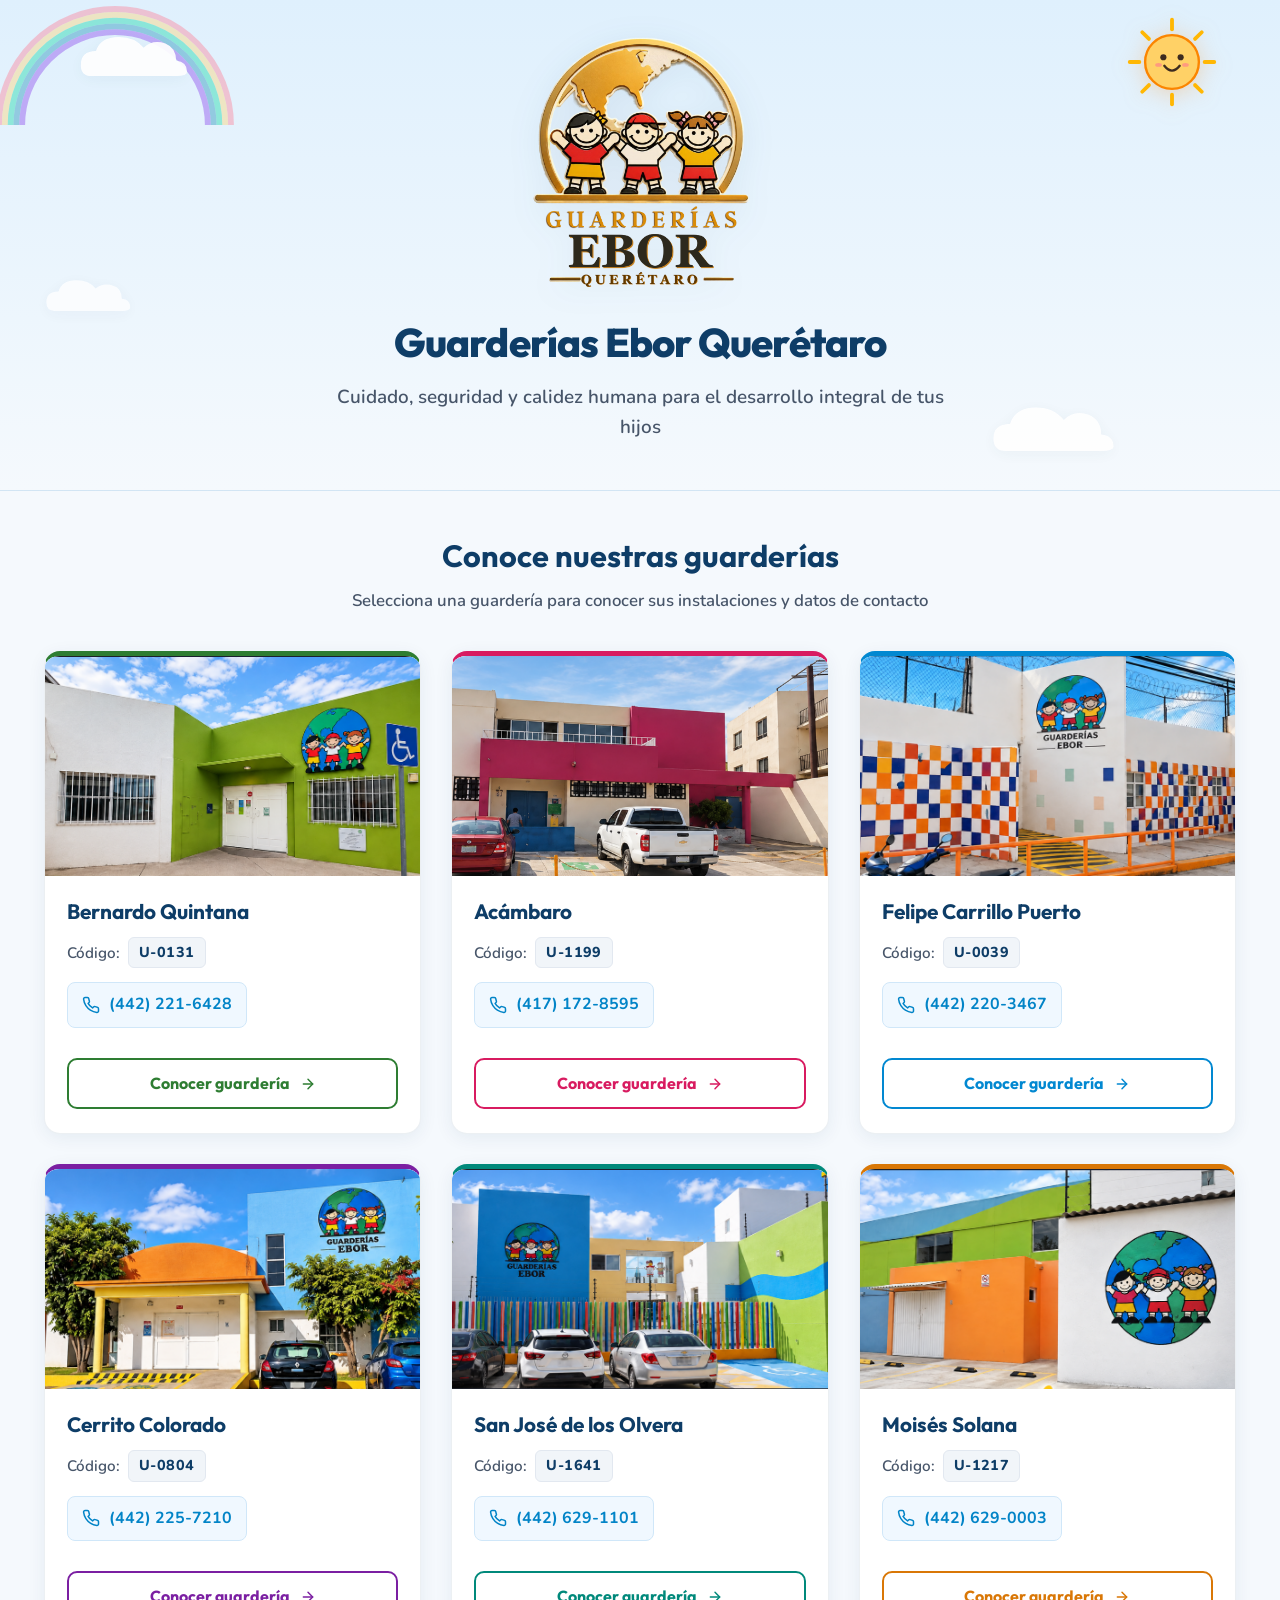
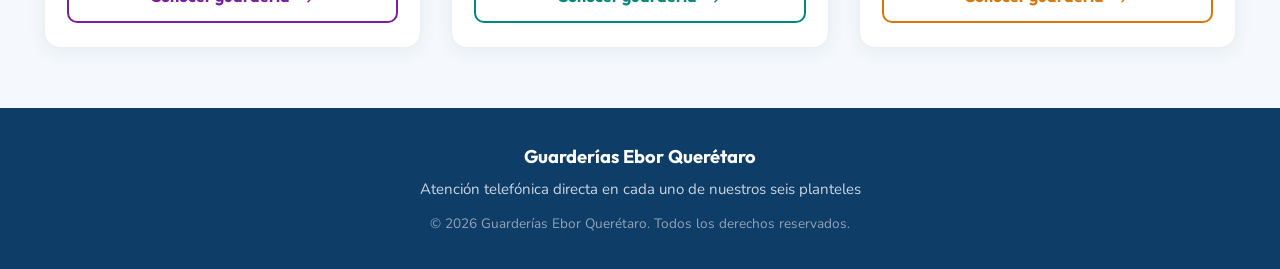
==== index.html @ b4d8c2b7 "Primera version de Guarderias Ebor" ====
<!DOCTYPE html>
<html lang="es">

<head>
    <meta charset="UTF-8">
    <meta name="viewport" content="width=device-width, initial-scale=1.0">
    <title>Guarderías Ebor Querétaro — Conoce nuestras guarderías</title>
    <meta name="description" content="Página oficial de Guarderías Ebor Querétaro. Conoce nuestras 6 guarderías con instalaciones seguras, calidez humana y atención infantil profesional.">

    <!-- Tipografía Google Fonts -->
    <link rel="preconnect" href="https://fonts.googleapis.com">
    <link rel="preconnect" href="https://fonts.gstatic.com" crossorigin>
    <link href="https://fonts.googleapis.com/css2?family=Nunito:wght@400;600;700;800;900&family=Outfit:wght@500;600;700;800&display=swap" rel="stylesheet">

    <!-- Hojas de estilo -->
    <link rel="stylesheet" href="css/styles.css">
    <link rel="stylesheet" href="css/responsive.css">
</head>

<body>

    <!-- Encabezado con atmósfera infantil-institucional (Cielo, sol, nubes y arcoíris) -->
    <header class="hero-cielo">
        <!-- Elementos decorativos de fondo sutiles -->
        <div class="decoracion-cielo" aria-hidden="true">
            <!-- Sol infantil sonriente -->
            <div class="sol-sonriente">
                <svg viewBox="0 0 100 100" class="sol-svg">
                    <!-- Rayos del sol -->
                    <g class="rayos-sol" stroke="#ffb703" stroke-width="4" stroke-linecap="round">
                        <line x1="50" y1="6" x2="50" y2="16" />
                        <line x1="50" y1="84" x2="50" y2="94" />
                        <line x1="6" y1="50" x2="16" y2="50" />
                        <line x1="84" y1="50" x2="94" y2="50" />
                        <line x1="19" y1="19" x2="26" y2="26" />
                        <line x1="74" y1="74" x2="81" y2="81" />
                        <line x1="19" y1="81" x2="26" y2="74" />
                        <line x1="74" y1="26" x2="81" y2="19" />
                    </g>
                    <!-- Disco solar -->
                    <circle cx="50" cy="50" r="28" fill="#ffd166" stroke="#fb8500" stroke-width="2.5" />
                    <!-- Ojos sonrientes -->
                    <circle cx="41" cy="45" r="3.2" fill="#3d2b1f" />
                    <circle cx="59" cy="45" r="3.2" fill="#3d2b1f" />
                    <!-- Chapitas mejillas -->
                    <ellipse cx="36" cy="53" rx="3.5" ry="2" fill="#ff758f" opacity="0.6" />
                    <ellipse cx="64" cy="53" rx="3.5" ry="2" fill="#ff758f" opacity="0.6" />
                    <!-- Sonrisa infantil -->
                    <path d="M42 54 Q50 64 58 54" stroke="#3d2b1f" stroke-width="2.5" fill="none" stroke-linecap="round" />
                </svg>
            </div>

            <!-- Nubes blancas decorativas -->
            <div class="nube nube-1">
                <svg viewBox="0 0 120 60" class="nube-svg">
                    <path d="M20,48 Q10,48 10,38 Q10,25 24,25 Q28,12 45,12 Q60,12 68,22 Q76,14 88,18 Q98,22 98,34 Q108,35 108,44 Q108,48 98,48 Z" fill="#ffffff" />
                </svg>
            </div>
            <div class="nube nube-2">
                <svg viewBox="0 0 140 70" class="nube-svg">
                    <path d="M24,56 Q12,56 12,44 Q12,30 28,30 Q33,14 53,14 Q70,14 80,26 Q90,16 104,21 Q116,26 116,40 Q128,41 128,52 Q128,56 116,56 Z" fill="#ffffff" />
                </svg>
            </div>
            <div class="nube nube-3">
                <svg viewBox="0 0 110 55" class="nube-svg">
                    <path d="M18,44 Q9,44 9,35 Q9,23 22,23 Q26,11 41,11 Q55,11 62,20 Q70,13 81,17 Q90,20 90,31 Q99,32 99,40 Q99,44 90,44 Z" fill="#ffffff" />
                </svg>
            </div>

            <!-- Arcoíris decorativo suave -->
            <div class="arcoiris-sutil">
                <svg viewBox="0 0 300 150" class="arcoiris-svg">
                    <path d="M 30,150 A 120,120 0 0,1 270,150" fill="none" stroke="#ff758f" stroke-width="6" opacity="0.45" />
                    <path d="M 36,150 A 114,114 0 0,1 264,150" fill="none" stroke="#ffd166" stroke-width="6" opacity="0.45" />
                    <path d="M 42,150 A 108,108 0 0,1 258,150" fill="none" stroke="#06d6a0" stroke-width="6" opacity="0.45" />
                    <path d="M 48,150 A 102,102 0 0,1 252,150" fill="none" stroke="#118ab2" stroke-width="6" opacity="0.45" />
                    <path d="M 54,150 A 96,96 0 0,1 246,150" fill="none" stroke="#8338ec" stroke-width="6" opacity="0.45" />
                </svg>
            </div>
        </div>

        <!-- Contenido principal del encabezado -->
        <div class="contenedor-hero">
            <!-- Logotipo oficial PNG transparente -->
            <div class="logo-contenedor">
                <img src="assets/img/logo.png" alt="Logotipo oficial de Guarderías Ebor Querétaro" class="logo-principal" width="230" height="268">
            </div>

            <div class="hero-textos">
                <h1 class="hero-titulo">Guarderías Ebor Querétaro</h1>
                <p class="hero-subtitulo">Cuidado, seguridad y calidez humana para el desarrollo integral de tus hijos</p>
            </div>
        </div>
    </header>

    <!-- Sección principal: Conoce nuestras guarderías -->
    <main class="contenido-principal">
        <section id="guarderias" class="seccion-guarderias" aria-labelledby="titulo-seccion-guarderias">
            <div class="seccion-cabecera">
                <h2 id="titulo-seccion-guarderias" class="seccion-titulo">Conoce nuestras guarderías</h2>
                <p class="seccion-subtitulo">Selecciona una guardería para conocer sus instalaciones y datos de contacto</p>
            </div>

            <!-- Cuadrícula con las 6 tarjetas de las guarderías -->
            <div id="lista-guarderias" class="cuadricula-guarderias"></div>
        </section>
    </main>

    <!-- Pie de página institucional -->
    <footer class="pie-pagina">
        <div class="pie-contenido">
            <p class="pie-marca"><strong>Guarderías Ebor Querétaro</strong></p>
            <p class="pie-nota">Atención telefónica directa en cada uno de nuestros seis planteles</p>
            <p class="pie-copyright">&copy; 2026 Guarderías Ebor Querétaro. Todos los derechos reservados.</p>
        </div>
    </footer>

    <!-- Scripts JavaScript -->
    <script src="js/guarderias.js"></script>
    <script src="js/main.js"></script>

</body>

</html>
---- css/styles.css ----
/* ==========================================================================
   GUARDERÍAS EBOR QUERÉTARO — HOJA DE ESTILOS PRINCIPAL
   Diseño: Moderno, cálido, infantil-institucional, accesible y responsivo
   ========================================================================== */

:root {
    /* Paleta Institucional y Cielo */
    --cielo-top: #dff0fd;
    --cielo-medio: #edf6fd;
    --cielo-base: #f5f9fd;
    --azul-ebor-profundo: #0e3d67;
    --azul-ebor: #14558f;
    --azul-enlace: #0284c7;
    --azul-enlace-hover: #0369a1;

    /* Acentos por plantel (según especificación oficial) */
    --color-verde: #2e7d32;
    --color-rosa: #d81b60;
    --color-azul: #0288d1;
    --color-morado: #7b1fa2;
    --color-turquesa: #00897b;
    --color-amarillo: #d97706;

    /* Tipografía y Textos */
    --fuente-titulos: 'Outfit', -apple-system, BlinkMacSystemFont, "Segoe UI", Roboto, sans-serif;
    --fuente-texto: 'Nunito', -apple-system, BlinkMacSystemFont, "Segoe UI", Roboto, sans-serif;
    --texto-principal: #1e293b;
    --texto-secundario: #475569;
    --texto-mutado: #64748b;

    /* Superficies y Sombras */
    --fondo-tarjeta: #ffffff;
    --borde-suave: #e2e8f0;
    --borde-tarjeta: rgba(14, 61, 103, 0.08);
    --sombra-tarjeta: 0 4px 18px rgba(14, 61, 103, 0.07);
    --sombra-tarjeta-hover: 0 10px 26px rgba(14, 61, 103, 0.12);
    --radio-tarjeta: 16px;
    --radio-boton: 10px;
}

/* Reset básico y normalización */
*, *::before, *::after {
    box-sizing: border-box;
    margin: 0;
    padding: 0;
}

html {
    scroll-behavior: smooth;
    font-size: 16px;
}

body {
    font-family: var(--fuente-texto);
    color: var(--texto-principal);
    background-color: var(--cielo-base);
    line-height: 1.6;
    -webkit-font-smoothing: antialiased;
    min-height: 100vh;
    display: flex;
    flex-direction: column;
}

/* ==========================================================================
   ENCABEZADO / HERO — ATMÓSFERA CIELO, SOL, NUBES Y ARCOÍRIS
   ========================================================================== */

.hero-cielo {
    position: relative;
    background: linear-gradient(180deg, var(--cielo-top) 0%, var(--cielo-medio) 65%, var(--cielo-base) 100%);
    padding: 36px 20px 48px;
    text-align: center;
    overflow: hidden;
    border-bottom: 1px solid rgba(14, 61, 103, 0.06);
}

/* Elementos decorativos del cielo */
.decoracion-cielo {
    position: absolute;
    inset: 0;
    pointer-events: none;
    overflow: hidden;
}

/* Sol infantil sonriente */
.sol-sonriente {
    position: absolute;
    top: 14px;
    right: clamp(16px, 5vw, 60px);
    width: clamp(70px, 9vw, 96px);
    height: clamp(70px, 9vw, 96px);
    z-index: 1;
    animation: flotarSol 6s ease-in-out infinite;
}

.sol-svg {
    width: 100%;
    height: 100%;
    filter: drop-shadow(0 3px 10px rgba(251, 133, 0, 0.25));
}

@keyframes flotarSol {
    0%, 100% { transform: translateY(0) rotate(0deg); }
    50% { transform: translateY(-6px) rotate(4deg); }
}

/* Nubes blancas decorativas */
.nube {
    position: absolute;
    z-index: 1;
    filter: drop-shadow(0 3px 8px rgba(14, 61, 103, 0.05));
    opacity: 0.92;
}

.nube-1 {
    top: 24px;
    left: clamp(10px, 6vw, 70px);
    width: clamp(80px, 11vw, 130px);
    animation: flotarNube 7s ease-in-out infinite alternate;
}

.nube-2 {
    bottom: 16px;
    right: clamp(20px, 12vw, 160px);
    width: clamp(90px, 12vw, 145px);
    animation: flotarNube 8.5s ease-in-out infinite alternate-reverse;
}

.nube-3 {
    top: 55%;
    left: clamp(5px, 3vw, 40px);
    width: clamp(65px, 8vw, 105px);
    opacity: 0.75;
    animation: flotarNube 9s ease-in-out infinite alternate;
}

.nube-svg {
    width: 100%;
    height: auto;
}

@keyframes flotarNube {
    0% { transform: translateY(0); }
    100% { transform: translateY(-8px); }
}

/* Arcoíris sutil */
.arcoiris-sutil {
    position: absolute;
    top: -20px;
    left: -30px;
    width: clamp(180px, 24vw, 290px);
    height: auto;
    z-index: 0;
    opacity: 0.85;
    pointer-events: none;
}

.arcoiris-svg {
    width: 100%;
    height: auto;
}

/* Contenido del Encabezado */
.contenedor-hero {
    position: relative;
    z-index: 2;
    max-width: 820px;
    margin: 0 auto;
    display: flex;
    flex-direction: column;
    align-items: center;
}

.logo-contenedor {
    margin-bottom: 18px;
    display: inline-flex;
    justify-content: center;
    align-items: center;
}

.logo-principal {
    max-width: 220px;
    width: 100%;
    height: auto;
    display: block;
    filter: drop-shadow(0 6px 16px rgba(14, 61, 103, 0.08));
    transition: transform 0.3s ease;
}

.logo-principal:hover {
    transform: scale(1.02);
}

.hero-textos {
    text-align: center;
}

.hero-titulo {
    font-family: var(--fuente-titulos);
    font-size: clamp(1.8rem, 3.2vw, 2.5rem);
    font-weight: 800;
    color: var(--azul-ebor-profundo);
    letter-spacing: -0.02em;
    margin-bottom: 8px;
}

.hero-subtitulo {
    font-size: clamp(1rem, 1.6vw, 1.18rem);
    font-weight: 600;
    color: var(--texto-secundario);
    max-width: 620px;
    margin: 0 auto;
}

/* ==========================================================================
   SECCIÓN PRINCIPAL: CONOCE NUESTRAS GUARDERÍAS
   ========================================================================== */

.contenido-principal {
    flex: 1;
    max-width: 1240px;
    width: 100%;
    margin: 0 auto;
    padding: 40px 24px 60px;
}

.seccion-cabecera {
    text-align: center;
    margin-bottom: 36px;
}

.seccion-titulo {
    font-family: var(--fuente-titulos);
    font-size: clamp(1.6rem, 2.4vw, 2.15rem);
    font-weight: 700;
    color: var(--azul-ebor-profundo);
    margin-bottom: 8px;
    position: relative;
    display: inline-block;
}

.seccion-subtitulo {
    font-size: 1.05rem;
    color: var(--texto-secundario);
    font-weight: 600;
}

/* ==========================================================================
   CUADRÍCULA Y TARJETAS DE LAS 6 GUARDERÍAS
   Computadora: 3 columnas x 2 filas
   ========================================================================== */

.cuadricula-guarderias {
    display: grid;
    grid-template-columns: repeat(3, 1fr);
    gap: 30px;
}

.tarjeta-guarderia {
    background: var(--fondo-tarjeta);
    border-radius: var(--radio-tarjeta);
    border: 1px solid var(--borde-tarjeta);
    box-shadow: var(--sombra-tarjeta);
    overflow: hidden;
    display: flex;
    flex-direction: column;
    position: relative;
    transition: transform 0.28s ease, box-shadow 0.28s ease, border-color 0.28s ease;
    border-top: 5px solid var(--color-acento);
}

.tarjeta-guarderia:hover {
    transform: translateY(-5px);
    box-shadow: var(--sombra-tarjeta-hover);
    border-top-color: var(--color-acento);
}

/* Fotografía de la fachada */
.tarjeta-imagen-enlace {
    display: block;
    text-decoration: none;
    overflow: hidden;
    background-color: #f1f5f9;
}

.tarjeta-imagen-contenedor {
    position: relative;
    width: 100%;
    height: 220px;
    overflow: hidden;
}

.tarjeta-foto {
    width: 100%;
    height: 100%;
    object-fit: cover;
    object-position: center;
    display: block;
    transition: transform 0.4s ease;
}

.tarjeta-guarderia:hover .tarjeta-foto {
    transform: scale(1.04);
}

/* Cuerpo de la tarjeta */
.tarjeta-cuerpo {
    padding: 22px 22px 24px;
    display: flex;
    flex-direction: column;
    flex: 1;
}

.tarjeta-titulo {
    font-family: var(--fuente-titulos);
    font-size: 1.3rem;
    font-weight: 700;
    line-height: 1.3;
    margin-bottom: 12px;
}

.tarjeta-titulo a {
    color: var(--azul-ebor-profundo);
    text-decoration: none;
    transition: color 0.2s ease;
}

.tarjeta-titulo a:hover {
    color: var(--color-acento);
}

/* Código oficial */
.tarjeta-codigo {
    display: flex;
    align-items: center;
    gap: 8px;
    font-size: 0.95rem;
    color: var(--texto-secundario);
    margin-bottom: 14px;
}

.codigo-etiqueta {
    font-weight: 600;
}

.codigo-valor {
    background: #f1f5f9;
    color: var(--azul-ebor-profundo);
    padding: 3px 10px;
    border-radius: 6px;
    font-size: 0.9rem;
    font-weight: 800;
    letter-spacing: 0.03em;
    border: 1px solid #e2e8f0;
}

/* Teléfono para llamadas (exclusivo para llamadas, sin WhatsApp) */
.tarjeta-telefono {
    margin-bottom: 20px;
}

.telefono-link {
    display: inline-flex;
    align-items: center;
    gap: 9px;
    padding: 9px 14px;
    background: #f0f8ff;
    color: var(--azul-enlace);
    text-decoration: none;
    font-weight: 700;
    font-size: 1rem;
    border-radius: 8px;
    border: 1px solid #d0e7f9;
    transition: all 0.2s ease;
}

.telefono-link:hover {
    background: #e0f2fe;
    color: var(--azul-enlace-hover);
    border-color: #bae6fd;
    transform: translateY(-1px);
}

.icono-telefono {
    flex-shrink: 0;
    stroke: currentColor;
}

/* Botón Conocer Guardería */
.tarjeta-pie {
    margin-top: auto;
    padding-top: 10px;
}

.btn-conocer {
    display: flex;
    align-items: center;
    justify-content: center;
    gap: 10px;
    width: 100%;
    min-height: 46px;
    padding: 11px 18px;
    border-radius: var(--radio-boton);
    background-color: #ffffff;
    color: var(--color-acento);
    border: 2px solid var(--color-acento);
    font-family: var(--fuente-titulos);
    font-weight: 700;
    font-size: 1rem;
    text-decoration: none;
    transition: all 0.22s ease;
}

.btn-conocer:hover {
    background-color: var(--color-acento);
    color: #ffffff;
    box-shadow: 0 4px 14px rgba(0, 0, 0, 0.12);
    transform: translateY(-1px);
}

.icono-flecha {
    transition: transform 0.2s ease;
}

.btn-conocer:hover .icono-flecha {
    transform: translateX(3px);
}

/* ==========================================================================
   PÁGINA INDIVIDUAL DE CADA GUARDERÍA (pages/guarderia.html)
   ========================================================================== */

.pagina-detalle {
    background-color: var(--cielo-base);
}

.detalle-header {
    background: #ffffff;
    border-bottom: 1px solid var(--borde-suave);
    padding: 16px 24px;
    box-shadow: 0 2px 10px rgba(14, 61, 103, 0.04);
}

.detalle-nav-contenedor {
    max-width: 1100px;
    margin: 0 auto;
    display: flex;
    justify-content: space-between;
    align-items: center;
}

.btn-volver-arriba {
    display: inline-flex;
    align-items: center;
    gap: 8px;
    padding: 8px 16px;
    background: #f1f5f9;
    color: var(--azul-ebor-profundo);
    font-weight: 700;
    font-size: 0.95rem;
    border-radius: 8px;
    text-decoration: none;
    border: 1px solid #e2e8f0;
    transition: all 0.2s ease;
}

.btn-volver-arriba:hover {
    background: #e2e8f0;
    color: var(--azul-ebor);
}

.detalle-logo-enlace {
    display: inline-flex;
    align-items: center;
}

.detalle-logo-img {
    height: 52px;
    width: auto;
    display: block;
}

.detalle-principal {
    max-width: 1040px;
    width: 100%;
    margin: 32px auto 60px;
    padding: 0 20px;
    flex: 1;
}

.ficha-guarderia {
    background: #ffffff;
    border-radius: var(--radio-tarjeta);
    box-shadow: var(--sombra-tarjeta);
    border: 1px solid var(--borde-tarjeta);
    border-top: 6px solid var(--color-acento);
    overflow: hidden;
    padding: 32px 36px 40px;
}

/* Cabecera de la ficha */
.ficha-cabecera {
    margin-bottom: 24px;
    padding-bottom: 18px;
    border-bottom: 1px solid #f1f5f9;
}

.ficha-codigo-badge {
    display: inline-block;
    background: var(--color-acento-bg, #f1f5f9);
    color: var(--color-acento, var(--azul-ebor-profundo));
    border: 1px solid var(--color-acento-borde, #e2e8f0);
    padding: 4px 12px;
    border-radius: 6px;
    font-weight: 800;
    font-size: 0.9rem;
    letter-spacing: 0.03em;
    margin-bottom: 8px;
}

.ficha-nombre {
    font-family: var(--fuente-titulos);
    font-size: clamp(1.8rem, 3vw, 2.4rem);
    font-weight: 800;
    color: var(--azul-ebor-profundo);
    line-height: 1.2;
}

/* Fachada principal */
.ficha-seccion-fachada {
    margin-bottom: 34px;
}

.fachada-marco {
    position: relative;
    width: 100%;
    max-height: 480px;
    border-radius: 12px;
    overflow: hidden;
    box-shadow: 0 4px 16px rgba(14, 61, 103, 0.09);
    background-color: #f8fafc;
}

.fachada-foto-grande {
    width: 100%;
    height: 100%;
    max-height: 480px;
    object-fit: cover;
    object-position: center;
    display: block;
}

/* Contacto y Ubicación */
.ficha-seccion-contacto {
    margin-bottom: 34px;
}

.cuadricula-contacto {
    display: grid;
    grid-template-columns: repeat(2, 1fr);
    gap: 22px;
}

.tarjeta-contacto-item {
    background: #f8fafc;
    border: 1px solid #e2e8f0;
    border-radius: 12px;
    padding: 22px;
    display: flex;
    flex-direction: column;
}

.contacto-subtitulo {
    font-family: var(--fuente-titulos);
    font-size: 1.15rem;
    font-weight: 700;
    color: var(--azul-ebor-profundo);
    margin-bottom: 8px;
}

.contacto-indicacion {
    font-size: 0.92rem;
    color: var(--texto-secundario);
    margin-bottom: 14px;
}

/* Botón de llamada */
.btn-llamar {
    display: inline-flex;
    align-items: center;
    justify-content: center;
    gap: 10px;
    padding: 13px 20px;
    background: var(--color-acento, var(--azul-enlace));
    color: #ffffff;
    font-family: var(--fuente-titulos);
    font-weight: 800;
    font-size: 1.05rem;
    border-radius: var(--radio-boton);
    text-decoration: none;
    box-shadow: 0 3px 12px rgba(0, 0, 0, 0.12);
    transition: all 0.22s ease;
    margin-top: auto;
}

.btn-llamar:hover {
    filter: brightness(1.08);
    transform: translateY(-2px);
    box-shadow: 0 6px 18px rgba(0, 0, 0, 0.18);
}

.btn-como-llegar {
    display: inline-flex;
    align-items: center;
    gap: 8px;
    padding: 10px 16px;
    background: #ffffff;
    color: var(--azul-ebor-profundo);
    border: 1.5px solid #cbd5e1;
    border-radius: 8px;
    font-weight: 700;
    font-size: 0.95rem;
    text-decoration: none;
    transition: all 0.2s ease;
    margin-top: 10px;
}

.btn-como-llegar:hover {
    background: #f1f5f9;
    border-color: #94a3b8;
}

.deshabilitado-preparado {
    color: var(--texto-mutado);
    background: #f1f5f9;
    border: 1px dashed #cbd5e1;
    cursor: default;
}

/* Bloques de información, galería y videos */
.ficha-seccion-bloque {
    margin-bottom: 34px;
    padding-top: 24px;
    border-top: 1px solid #f1f5f9;
}

.seccion-bloque-titulo {
    font-family: var(--fuente-titulos);
    font-size: 1.25rem;
    font-weight: 700;
    color: var(--azul-ebor-profundo);
    margin-bottom: 14px;
}

/* Cajas y slots preparados (placeholders limpios sin inventar datos) */
.caja-preparada {
    display: flex;
    align-items: center;
    gap: 12px;
    padding: 14px 18px;
    background: #f8fafc;
    border: 1px dashed #cbd5e1;
    border-radius: 8px;
    color: var(--texto-mutado);
    font-size: 0.94rem;
}

.icono-caja {
    flex-shrink: 0;
    stroke: var(--texto-mutado);
}

.galeria-preparada-grid {
    display: grid;
    grid-template-columns: repeat(3, 1fr);
    gap: 16px;
}

.slot-preparado {
    background: #f8fafc;
    border: 1.5px dashed #cbd5e1;
    border-radius: 10px;
    padding: 28px 16px;
    text-align: center;
    display: flex;
    flex-direction: column;
    align-items: center;
    justify-content: center;
    gap: 10px;
    color: var(--texto-mutado);
}

.slot-icono {
    stroke: var(--texto-mutado);
}

.slot-texto {
    font-size: 0.88rem;
    font-weight: 600;
}

.video-preparado-caja {
    background: #f8fafc;
    border: 1.5px dashed #cbd5e1;
    border-radius: 12px;
    padding: 38px 20px;
    text-align: center;
    display: flex;
    flex-direction: column;
    align-items: center;
    justify-content: center;
    gap: 12px;
    color: var(--texto-mutado);
}

.slot-icono-video {
    stroke: var(--texto-mutado);
}

.texto-preparado-video {
    font-size: 0.95rem;
    font-weight: 600;
}

/* Pie de navegación de la ficha */
.ficha-pie-navegacion {
    margin-top: 36px;
    padding-top: 24px;
    border-top: 1px solid #f1f5f9;
    text-align: center;
}

.btn-regresar-catalogo {
    display: inline-flex;
    align-items: center;
    gap: 10px;
    padding: 13px 26px;
    background: #f1f5f9;
    color: var(--azul-ebor-profundo);
    font-family: var(--fuente-titulos);
    font-weight: 700;
    font-size: 1rem;
    border-radius: var(--radio-boton);
    border: 1.5px solid #cbd5e1;
    text-decoration: none;
    transition: all 0.2s ease;
}

.btn-regresar-catalogo:hover {
    background: #e2e8f0;
    color: var(--azul-ebor);
    transform: translateY(-1px);
}

/* Estado de error o carga */
.caja-error, .cargando-estado {
    background: #ffffff;
    border-radius: var(--radio-tarjeta);
    padding: 48px 24px;
    text-align: center;
    border: 1px solid var(--borde-suave);
    box-shadow: var(--sombra-tarjeta);
}

.caja-error h2 {
    color: #b91c1c;
    margin-bottom: 8px;
}

/* ==========================================================================
   PIE DE PÁGINA INSTITUCIONAL
   ========================================================================== */

.pie-pagina {
    background-color: var(--azul-ebor-profundo);
    color: #e2e8f0;
    padding: 34px 20px;
    text-align: center;
    margin-top: auto;
}

.pie-contenido {
    max-width: 800px;
    margin: 0 auto;
    display: flex;
    flex-direction: column;
    gap: 6px;
}

.pie-marca {
    font-family: var(--fuente-titulos);
    font-size: 1.15rem;
    color: #ffffff;
}

.pie-nota {
    font-size: 0.94rem;
    color: #cbd5e1;
}

.pie-copyright {
    font-size: 0.85rem;
    color: #94a3b8;
    margin-top: 6px;
}
---- css/responsive.css ----
/* ==========================================================================
   GUARDERÍAS EBOR QUERÉTARO — REGLAS RESPONSIVAS
   Adaptación: Computadora (3 cols), Tableta (2 cols) y Celular (1 col)
   ========================================================================== */

/* TABLETAS (Pantallas medianas hasta 992px) */
@media (max-width: 992px) {
    .cuadricula-guarderias {
        grid-template-columns: repeat(2, 1fr);
        gap: 24px;
    }

    .contenido-principal {
        padding: 32px 20px 48px;
    }

    .cuadricula-contacto {
        grid-template-columns: 1fr;
        gap: 18px;
    }

    .galeria-preparada-grid {
        grid-template-columns: repeat(2, 1fr);
    }
}

/* CELULARES (Pantallas pequeñas hasta 640px) */
@media (max-width: 640px) {
    /* Hero y Atmósfera infantil */
    .hero-cielo {
        padding: 24px 16px 36px;
    }

    .logo-principal {
        max-width: 175px;
    }

    .sol-sonriente {
        top: 8px;
        right: 12px;
        width: 60px;
        height: 60px;
    }

    .nube-1 {
        top: 12px;
        left: 8px;
        width: 75px;
    }

    .nube-2 {
        bottom: 8px;
        right: 12px;
        width: 80px;
    }

    .nube-3 {
        display: none; /* Reducir saturación visual en móviles */
    }

    .arcoiris-sutil {
        top: -10px;
        left: -20px;
        width: 150px;
    }

    .hero-titulo {
        font-size: 1.6rem;
    }

    .hero-subtitulo {
        font-size: 0.98rem;
    }

    /* Sección Principal */
    .contenido-principal {
        padding: 24px 14px 44px;
    }

    .seccion-cabecera {
        margin-bottom: 24px;
    }

    .seccion-titulo {
        font-size: 1.5rem;
    }

    .seccion-subtitulo {
        font-size: 0.95rem;
    }

    /* 1 Columna en Celulares */
    .cuadricula-guarderias {
        grid-template-columns: 1fr;
        gap: 22px;
    }

    .tarjeta-imagen-contenedor {
        height: 200px;
    }

    .tarjeta-cuerpo {
        padding: 18px 16px 20px;
    }

    .tarjeta-titulo {
        font-size: 1.22rem;
    }

    /* Llamada directa y botones cómodos para pulsar */
    .telefono-link {
        width: 100%;
        justify-content: center;
        font-size: 1.05rem;
        padding: 11px 14px;
    }

    .btn-conocer {
        min-height: 48px;
        font-size: 1.02rem;
    }

    /* Página de Detalle */
    .ficha-guarderia {
        padding: 20px 16px 28px;
        border-radius: 12px;
    }

    .fachada-marco, .fachada-foto-grande {
        max-height: 280px;
    }

    .ficha-nombre {
        font-size: 1.6rem;
    }

    .galeria-preparada-grid {
        grid-template-columns: 1fr;
        gap: 12px;
    }

    .btn-llamar {
        width: 100%;
        min-height: 48px;
        font-size: 1.05rem;
    }

    .btn-como-llegar {
        width: 100%;
        justify-content: center;
        text-align: center;
    }

    .btn-regresar-catalogo {
        width: 100%;
        justify-content: center;
        min-height: 48px;
    }

    .detalle-header {
        padding: 12px 14px;
    }

    .btn-volver-arriba {
        padding: 6px 12px;
        font-size: 0.88rem;
    }

    .detalle-logo-img {
        height: 42px;
    }
}
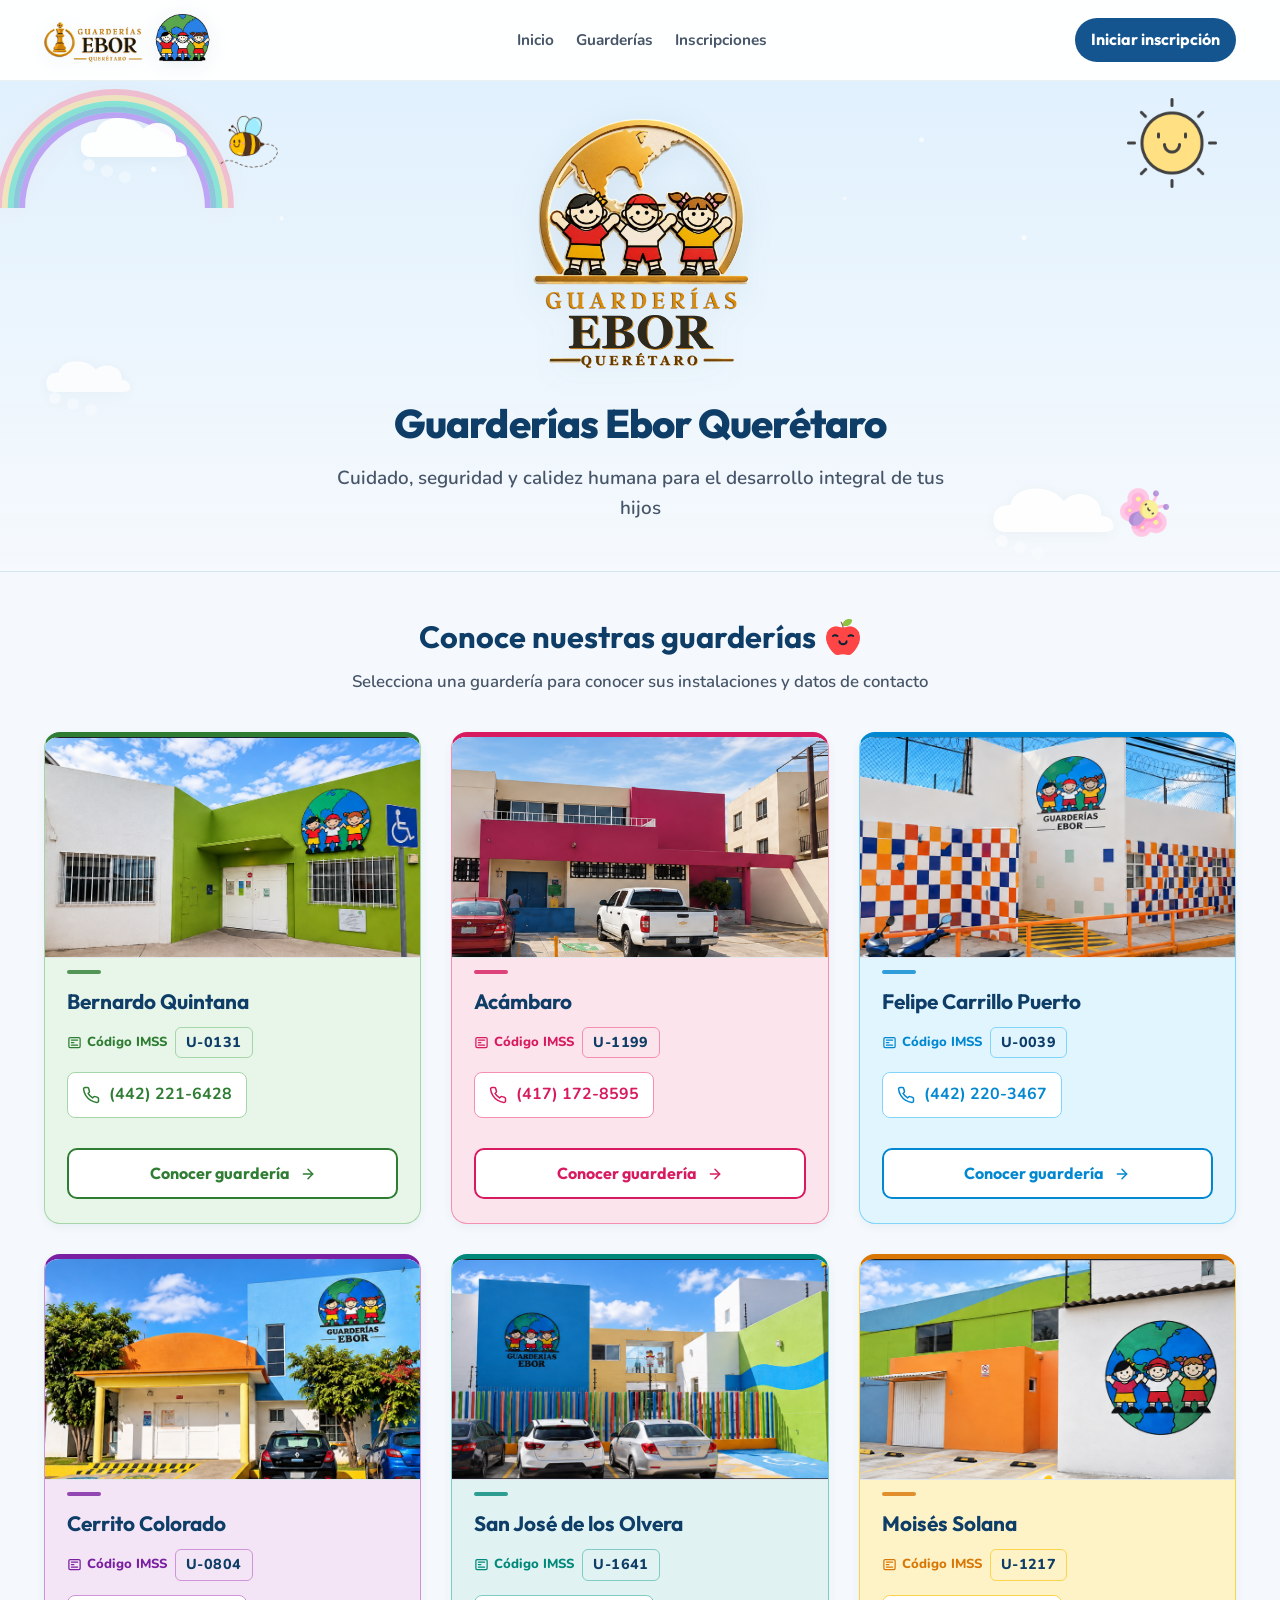
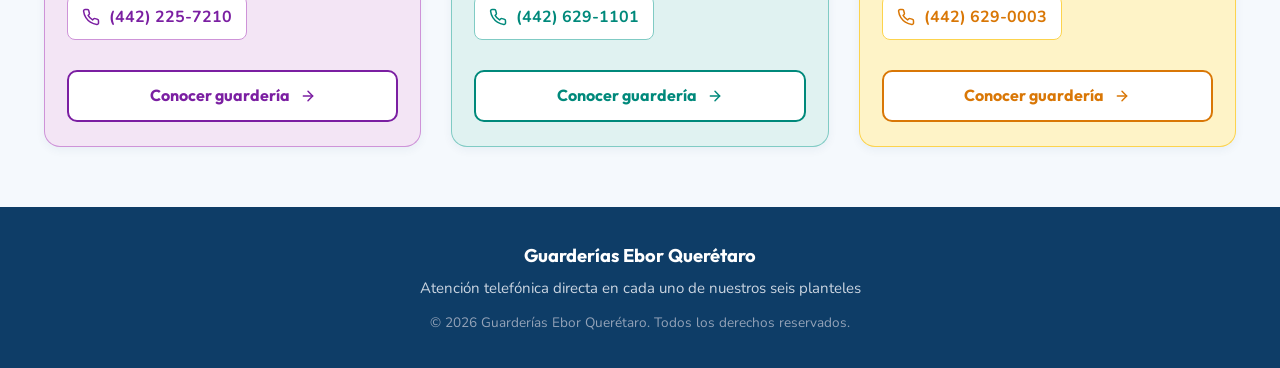
==== commit fc6b3390: "Mejoras en Guarderias Ebor" ====
--- a/index.html
+++ b/index.html
@@ -5,12 +5,15 @@
     <meta charset="UTF-8">
     <meta name="viewport" content="width=device-width, initial-scale=1.0">
     <title>Guarderías Ebor Querétaro — Conoce nuestras guarderías</title>
-    <meta name="description" content="Página oficial de Guarderías Ebor Querétaro. Conoce nuestras 6 guarderías con instalaciones seguras, calidez humana y atención infantil profesional.">
+    <meta name="description"
+        content="Página oficial de Guarderías Ebor Querétaro. Conoce nuestras 6 guarderías con instalaciones seguras, calidez humana y atención infantil profesional.">
 
     <!-- Tipografía Google Fonts -->
     <link rel="preconnect" href="https://fonts.googleapis.com">
     <link rel="preconnect" href="https://fonts.gstatic.com" crossorigin>
-    <link href="https://fonts.googleapis.com/css2?family=Nunito:wght@400;600;700;800;900&family=Outfit:wght@500;600;700;800&display=swap" rel="stylesheet">
+    <link
+        href="https://fonts.googleapis.com/css2?family=Nunito:wght@400;600;700;800;900&family=Outfit:wght@500;600;700;800&display=swap"
+        rel="stylesheet">
 
     <!-- Hojas de estilo -->
     <link rel="stylesheet" href="css/styles.css">
@@ -19,76 +22,81 @@
 
 <body>
 
+    <nav class="main-nav" aria-label="Navegación principal">
+        <div class="nav-inner">
+            <a href="index.html" class="nav-brand" aria-label="Inicio de Guarderías Ebor">
+                <img src="assets/img/banner-principal.png" alt="Guarderías Ebor" class="nav-brand-image">
+            </a>
+            <div class="nav-links" aria-label="Menú principal">
+                <a href="index.html">Inicio</a>
+                <a href="#guarderias">Guarderías</a>
+                <a href="pages/inscripciones.html">Inscripciones</a>
+            </div>
+            <a href="pages/inscripciones.html" class="nav-cta">Iniciar inscripción</a>
+        </div>
+    </nav>
+
     <!-- Encabezado con atmósfera infantil-institucional (Cielo, sol, nubes y arcoíris) -->
     <header class="hero-cielo">
         <!-- Elementos decorativos de fondo sutiles -->
         <div class="decoracion-cielo" aria-hidden="true">
-            <!-- Sol infantil sonriente -->
-            <div class="sol-sonriente">
-                <svg viewBox="0 0 100 100" class="sol-svg">
-                    <!-- Rayos del sol -->
-                    <g class="rayos-sol" stroke="#ffb703" stroke-width="4" stroke-linecap="round">
-                        <line x1="50" y1="6" x2="50" y2="16" />
-                        <line x1="50" y1="84" x2="50" y2="94" />
-                        <line x1="6" y1="50" x2="16" y2="50" />
-                        <line x1="84" y1="50" x2="94" y2="50" />
-                        <line x1="19" y1="19" x2="26" y2="26" />
-                        <line x1="74" y1="74" x2="81" y2="81" />
-                        <line x1="19" y1="81" x2="26" y2="74" />
-                        <line x1="74" y1="26" x2="81" y2="19" />
-                    </g>
-                    <!-- Disco solar -->
-                    <circle cx="50" cy="50" r="28" fill="#ffd166" stroke="#fb8500" stroke-width="2.5" />
-                    <!-- Ojos sonrientes -->
-                    <circle cx="41" cy="45" r="3.2" fill="#3d2b1f" />
-                    <circle cx="59" cy="45" r="3.2" fill="#3d2b1f" />
-                    <!-- Chapitas mejillas -->
-                    <ellipse cx="36" cy="53" rx="3.5" ry="2" fill="#ff758f" opacity="0.6" />
-                    <ellipse cx="64" cy="53" rx="3.5" ry="2" fill="#ff758f" opacity="0.6" />
-                    <!-- Sonrisa infantil -->
-                    <path d="M42 54 Q50 64 58 54" stroke="#3d2b1f" stroke-width="2.5" fill="none" stroke-linecap="round" />
-                </svg>
-            </div>
+            <img src="assets/icons/moon.png" class="sol-sonriente" alt="" aria-hidden="true" width="512" height="512">
 
             <!-- Nubes blancas decorativas -->
             <div class="nube nube-1">
                 <svg viewBox="0 0 120 60" class="nube-svg">
-                    <path d="M20,48 Q10,48 10,38 Q10,25 24,25 Q28,12 45,12 Q60,12 68,22 Q76,14 88,18 Q98,22 98,34 Q108,35 108,44 Q108,48 98,48 Z" fill="#ffffff" />
+                    <path
+                        d="M20,48 Q10,48 10,38 Q10,25 24,25 Q28,12 45,12 Q60,12 68,22 Q76,14 88,18 Q98,22 98,34 Q108,35 108,44 Q108,48 98,48 Z"
+                        fill="#ffffff" />
                 </svg>
             </div>
             <div class="nube nube-2">
                 <svg viewBox="0 0 140 70" class="nube-svg">
-                    <path d="M24,56 Q12,56 12,44 Q12,30 28,30 Q33,14 53,14 Q70,14 80,26 Q90,16 104,21 Q116,26 116,40 Q128,41 128,52 Q128,56 116,56 Z" fill="#ffffff" />
+                    <path
+                        d="M24,56 Q12,56 12,44 Q12,30 28,30 Q33,14 53,14 Q70,14 80,26 Q90,16 104,21 Q116,26 116,40 Q128,41 128,52 Q128,56 116,56 Z"
+                        fill="#ffffff" />
                 </svg>
             </div>
             <div class="nube nube-3">
                 <svg viewBox="0 0 110 55" class="nube-svg">
-                    <path d="M18,44 Q9,44 9,35 Q9,23 22,23 Q26,11 41,11 Q55,11 62,20 Q70,13 81,17 Q90,20 90,31 Q99,32 99,40 Q99,44 90,44 Z" fill="#ffffff" />
+                    <path
+                        d="M18,44 Q9,44 9,35 Q9,23 22,23 Q26,11 41,11 Q55,11 62,20 Q70,13 81,17 Q90,20 90,31 Q99,32 99,40 Q99,44 90,44 Z"
+                        fill="#ffffff" />
                 </svg>
             </div>
 
             <!-- Arcoíris decorativo suave -->
             <div class="arcoiris-sutil">
                 <svg viewBox="0 0 300 150" class="arcoiris-svg">
-                    <path d="M 30,150 A 120,120 0 0,1 270,150" fill="none" stroke="#ff758f" stroke-width="6" opacity="0.45" />
-                    <path d="M 36,150 A 114,114 0 0,1 264,150" fill="none" stroke="#ffd166" stroke-width="6" opacity="0.45" />
-                    <path d="M 42,150 A 108,108 0 0,1 258,150" fill="none" stroke="#06d6a0" stroke-width="6" opacity="0.45" />
-                    <path d="M 48,150 A 102,102 0 0,1 252,150" fill="none" stroke="#118ab2" stroke-width="6" opacity="0.45" />
-                    <path d="M 54,150 A 96,96 0 0,1 246,150" fill="none" stroke="#8338ec" stroke-width="6" opacity="0.45" />
+                    <path d="M 30,150 A 120,120 0 0,1 270,150" fill="none" stroke="#ff758f" stroke-width="6"
+                        opacity="0.45" />
+                    <path d="M 36,150 A 114,114 0 0,1 264,150" fill="none" stroke="#ffd166" stroke-width="6"
+                        opacity="0.45" />
+                    <path d="M 42,150 A 108,108 0 0,1 258,150" fill="none" stroke="#06d6a0" stroke-width="6"
+                        opacity="0.45" />
+                    <path d="M 48,150 A 102,102 0 0,1 252,150" fill="none" stroke="#118ab2" stroke-width="6"
+                        opacity="0.45" />
+                    <path d="M 54,150 A 96,96 0 0,1 246,150" fill="none" stroke="#8338ec" stroke-width="6"
+                        opacity="0.45" />
                 </svg>
             </div>
+
+            <img src="assets/icons/smiling.png" class="ilustracion-abeja" alt="" aria-hidden="true" width="512" height="512">
+            <img src="assets/icons/butterfly.png" class="ilustracion-mariposa" alt="" aria-hidden="true" width="512" height="512">
         </div>
 
         <!-- Contenido principal del encabezado -->
         <div class="contenedor-hero">
             <!-- Logotipo oficial PNG transparente -->
             <div class="logo-contenedor">
-                <img src="assets/img/logo.png" alt="Logotipo oficial de Guarderías Ebor Querétaro" class="logo-principal" width="230" height="268">
+                <img src="assets/img/logo.png" alt="Logotipo oficial de Guarderías Ebor Querétaro"
+                    class="logo-principal" width="230" height="268">
             </div>
 
             <div class="hero-textos">
                 <h1 class="hero-titulo">Guarderías Ebor Querétaro</h1>
-                <p class="hero-subtitulo">Cuidado, seguridad y calidez humana para el desarrollo integral de tus hijos</p>
+                <p class="hero-subtitulo">Cuidado, seguridad y calidez humana para el desarrollo integral de tus hijos
+                </p>
             </div>
         </div>
     </header>
@@ -97,8 +105,12 @@
     <main class="contenido-principal">
         <section id="guarderias" class="seccion-guarderias" aria-labelledby="titulo-seccion-guarderias">
             <div class="seccion-cabecera">
-                <h2 id="titulo-seccion-guarderias" class="seccion-titulo">Conoce nuestras guarderías</h2>
-                <p class="seccion-subtitulo">Selecciona una guardería para conocer sus instalaciones y datos de contacto</p>
+                <h2 id="titulo-seccion-guarderias" class="seccion-titulo">
+                    <span>Conoce nuestras guarderías</span>
+                    <img src="assets/icons/happy%20(1).png" class="ilustracion-catalogo" alt="" aria-hidden="true" width="512" height="512">
+                </h2>
+                <p class="seccion-subtitulo">Selecciona una guardería para conocer sus instalaciones y datos de contacto
+                </p>
             </div>
 
             <!-- Cuadrícula con las 6 tarjetas de las guarderías -->
@@ -107,7 +119,7 @@
     </main>
 
     <!-- Pie de página institucional -->
-    <footer class="pie-pagina">
+    <footer class="pie-pagina" id="pie-pagina">
         <div class="pie-contenido">
             <p class="pie-marca"><strong>Guarderías Ebor Querétaro</strong></p>
             <p class="pie-nota">Atención telefónica directa en cada uno de nuestros seis planteles</p>
@@ -117,7 +129,7 @@
 
     <!-- Scripts JavaScript -->
     <script src="js/guarderias.js"></script>
-    <script src="js/main.js"></script>
+    <script src="js/main.js?v=2"></script>
 
 </body>
 
--- a/css/styles.css
+++ b/css/styles.css
@@ -67,7 +67,7 @@
 
 .hero-cielo {
     position: relative;
-    background: linear-gradient(180deg, var(--cielo-top) 0%, var(--cielo-medio) 65%, var(--cielo-base) 100%);
+    background: linear-gradient(180deg, rgba(223, 240, 253, 0.96) 0%, rgba(237, 246, 253, 0.96) 62%, rgba(245, 249, 253, 0.98) 100%);
     padding: 36px 20px 48px;
     text-align: center;
     overflow: hidden;
@@ -82,7 +82,58 @@
     overflow: hidden;
 }
 
-/* Sol infantil sonriente */
+.decoracion-cielo::before {
+    content: "";
+    position: absolute;
+    inset: 0;
+    background:
+        radial-gradient(circle at 12% 18%, rgba(255, 255, 255, 0.9) 0 2px, transparent 3px),
+        radial-gradient(circle at 22% 28%, rgba(255, 255, 255, 0.7) 0 1.5px, transparent 2.5px),
+        radial-gradient(circle at 72% 12%, rgba(255, 255, 255, 0.7) 0 2px, transparent 3px),
+        radial-gradient(circle at 80% 32%, rgba(255, 255, 255, 0.8) 0 2px, transparent 3px),
+        radial-gradient(circle at 66% 24%, rgba(255, 255, 255, 0.5) 0 1.5px, transparent 2.5px),
+        radial-gradient(circle at 40% 68%, rgba(255,255,255,0.2) 0 1.5px, transparent 2.5px),
+        radial-gradient(circle at 54% 38%, rgba(255,255,255,0.28) 0 1.5px, transparent 2.5px);
+    opacity: 0.9;
+}
+
+.decoracion-cielo::after {
+    content: "";
+    position: absolute;
+    left: 0;
+    right: 0;
+    bottom: 0;
+    height: 18px;
+    background: linear-gradient(180deg, rgba(255,255,255,0), rgba(255,255,255,0.18));
+    pointer-events: none;
+}
+
+.ilustracion-abeja,
+.ilustracion-mariposa {
+    position: absolute;
+    z-index: 1;
+    display: block;
+    width: 58px;
+    height: 58px;
+    object-fit: contain;
+    pointer-events: none;
+}
+
+.ilustracion-abeja {
+    top: 32px;
+    left: clamp(112px, 17vw, 220px);
+    transform: rotate(-8deg);
+}
+
+.ilustracion-mariposa {
+    right: clamp(36px, 9vw, 112px);
+    bottom: 34px;
+    width: 48px;
+    height: 48px;
+    transform: rotate(8deg);
+}
+
+/* Sol ilustrado del catálogo de iconos */
 .sol-sonriente {
     position: absolute;
     top: 14px;
@@ -90,18 +141,9 @@
     width: clamp(70px, 9vw, 96px);
     height: clamp(70px, 9vw, 96px);
     z-index: 1;
-    animation: flotarSol 6s ease-in-out infinite;
-}
-
-.sol-svg {
-    width: 100%;
-    height: 100%;
-    filter: drop-shadow(0 3px 10px rgba(251, 133, 0, 0.25));
-}
-
-@keyframes flotarSol {
-    0%, 100% { transform: translateY(0) rotate(0deg); }
-    50% { transform: translateY(-6px) rotate(4deg); }
+    display: block;
+    object-fit: contain;
+    pointer-events: none;
 }
 
 /* Nubes blancas decorativas */
@@ -109,7 +151,18 @@
     position: absolute;
     z-index: 1;
     filter: drop-shadow(0 3px 8px rgba(14, 61, 103, 0.05));
-    opacity: 0.92;
+    opacity: 0.94;
+}
+
+.nube::after {
+    content: "";
+    position: absolute;
+    inset: auto auto 10% 10%;
+    width: 12px;
+    height: 12px;
+    background: rgba(255, 255, 255, 0.5);
+    border-radius: 50%;
+    box-shadow: 18px 6px 0 rgba(255, 255, 255, 0.4), 36px 12px 0 rgba(255, 255, 255, 0.35);
 }
 
 .nube-1 {
@@ -147,13 +200,14 @@
 /* Arcoíris sutil */
 .arcoiris-sutil {
     position: absolute;
-    top: -20px;
+    top: -18px;
     left: -30px;
     width: clamp(180px, 24vw, 290px);
     height: auto;
     z-index: 0;
-    opacity: 0.85;
+    opacity: 0.9;
     pointer-events: none;
+    filter: drop-shadow(0 3px 12px rgba(255, 117, 143, 0.12));
 }
 
 .arcoiris-svg {
@@ -213,6 +267,84 @@
     margin: 0 auto;
 }
 
+.main-nav {
+    background: rgba(255, 255, 255, 0.88);
+    backdrop-filter: blur(8px);
+    border-bottom: 1px solid rgba(14, 61, 103, 0.08);
+    position: sticky;
+    top: 0;
+    z-index: 20;
+}
+
+.nav-inner {
+    max-width: 1240px;
+    margin: 0 auto;
+    padding: 14px 24px;
+    display: flex;
+    align-items: center;
+    justify-content: space-between;
+    gap: 18px;
+}
+
+.nav-brand {
+    display: inline-flex;
+    align-items: center;
+    justify-content: center;
+    text-decoration: none;
+    min-height: 52px;
+}
+
+.nav-brand-image {
+    display: block;
+    height: 52px;
+    width: auto;
+    max-width: 220px;
+    object-fit: contain;
+    filter: drop-shadow(0 3px 10px rgba(14, 61, 103, 0.08));
+}
+
+.nav-links {
+    display: flex;
+    align-items: center;
+    justify-content: center;
+    gap: 22px;
+    flex-wrap: wrap;
+}
+
+.nav-links a {
+    text-decoration: none;
+    color: var(--texto-secundario);
+    font-weight: 700;
+    font-size: 0.96rem;
+    transition: color 0.2s ease;
+}
+
+.nav-links a:hover,
+.nav-links a:focus-visible {
+    color: var(--azul-ebor);
+}
+
+.nav-cta {
+    display: inline-flex;
+    align-items: center;
+    justify-content: center;
+    min-height: 42px;
+    padding: 9px 16px;
+    border-radius: 999px;
+    background: var(--azul-ebor);
+    color: #ffffff;
+    text-decoration: none;
+    font-family: var(--fuente-titulos);
+    font-weight: 700;
+    transition: background 0.2s ease, transform 0.2s ease;
+}
+
+.nav-cta:hover,
+.nav-cta:focus-visible {
+    background: var(--azul-enlace-hover);
+    transform: translateY(-1px);
+}
+
 /* ==========================================================================
    SECCIÓN PRINCIPAL: CONOCE NUESTRAS GUARDERÍAS
    ========================================================================== */
@@ -237,7 +369,23 @@
     color: var(--azul-ebor-profundo);
     margin-bottom: 8px;
     position: relative;
-    display: inline-block;
+    display: inline-flex;
+    align-items: center;
+    justify-content: center;
+    gap: 9px;
+    max-width: 100%;
+}
+
+.seccion-titulo span {
+    min-width: 0;
+}
+
+.ilustracion-catalogo {
+    display: block;
+    flex: 0 0 36px;
+    width: 36px;
+    height: 36px;
+    object-fit: contain;
 }
 
 .seccion-subtitulo {
@@ -258,10 +406,10 @@
 }
 
 .tarjeta-guarderia {
-    background: var(--fondo-tarjeta);
+    background-color: var(--color-acento-bg, #f8fafc);
     border-radius: var(--radio-tarjeta);
-    border: 1px solid var(--borde-tarjeta);
-    box-shadow: var(--sombra-tarjeta);
+    border: 1px solid var(--color-acento-borde, rgba(14, 61, 103, 0.08));
+    box-shadow: 0 3px 10px rgba(14, 61, 103, 0.06);
     overflow: hidden;
     display: flex;
     flex-direction: column;
@@ -272,7 +420,7 @@
 
 .tarjeta-guarderia:hover {
     transform: translateY(-5px);
-    box-shadow: var(--sombra-tarjeta-hover);
+    box-shadow: 0 6px 15px rgba(14, 61, 103, 0.1);
     border-top-color: var(--color-acento);
 }
 
@@ -282,6 +430,7 @@
     text-decoration: none;
     overflow: hidden;
     background-color: #f1f5f9;
+    border-bottom: 1px solid rgba(148, 163, 184, 0.18);
 }
 
 .tarjeta-imagen-contenedor {
@@ -289,6 +438,7 @@
     width: 100%;
     height: 220px;
     overflow: hidden;
+    background: linear-gradient(180deg, rgba(255,255,255,0.2), rgba(255,255,255,0));
 }
 
 .tarjeta-foto {
@@ -310,6 +460,19 @@
     display: flex;
     flex-direction: column;
     flex: 1;
+    position: relative;
+}
+
+.tarjeta-cuerpo::before {
+    content: "";
+    position: absolute;
+    left: 22px;
+    top: 12px;
+    width: 34px;
+    height: 4px;
+    border-radius: 999px;
+    background: var(--color-acento);
+    opacity: 0.8;
 }
 
 .tarjeta-titulo {
@@ -317,7 +480,7 @@
     font-size: 1.3rem;
     font-weight: 700;
     line-height: 1.3;
-    margin-bottom: 12px;
+    margin: 8px 0 12px;
 }
 
 .tarjeta-titulo a {
@@ -341,18 +504,23 @@
 }
 
 .codigo-etiqueta {
-    font-weight: 600;
+    display: inline-flex;
+    align-items: center;
+    gap: 5px;
+    color: var(--color-acento);
+    font-size: 0.82rem;
+    font-weight: 800;
 }
 
 .codigo-valor {
-    background: #f1f5f9;
+    background: var(--color-acento-bg, #f1f5f9);
     color: var(--azul-ebor-profundo);
     padding: 3px 10px;
     border-radius: 6px;
     font-size: 0.9rem;
     font-weight: 800;
     letter-spacing: 0.03em;
-    border: 1px solid #e2e8f0;
+    border: 1px solid var(--color-acento-borde, #e2e8f0);
 }
 
 /* Teléfono para llamadas (exclusivo para llamadas, sin WhatsApp) */
@@ -365,20 +533,21 @@
     align-items: center;
     gap: 9px;
     padding: 9px 14px;
-    background: #f0f8ff;
-    color: var(--azul-enlace);
+    background: #ffffff;
+    color: var(--color-acento);
     text-decoration: none;
     font-weight: 700;
     font-size: 1rem;
     border-radius: 8px;
-    border: 1px solid #d0e7f9;
+    border: 1px solid var(--color-acento-borde, #d0e7f9);
+    box-shadow: none;
     transition: all 0.2s ease;
 }
 
 .telefono-link:hover {
-    background: #e0f2fe;
-    color: var(--azul-enlace-hover);
-    border-color: #bae6fd;
+    background: #ffffff;
+    color: var(--color-acento);
+    border-color: var(--color-acento);
     transform: translateY(-1px);
 }
 
@@ -402,7 +571,7 @@
     min-height: 46px;
     padding: 11px 18px;
     border-radius: var(--radio-boton);
-    background-color: #ffffff;
+    background: #ffffff;
     color: var(--color-acento);
     border: 2px solid var(--color-acento);
     font-family: var(--fuente-titulos);
@@ -413,7 +582,7 @@
 }
 
 .btn-conocer:hover {
-    background-color: var(--color-acento);
+    background: var(--color-acento);
     color: #ffffff;
     box-shadow: 0 4px 14px rgba(0, 0, 0, 0.12);
     transform: translateY(-1px);
@@ -448,6 +617,14 @@
     display: flex;
     justify-content: space-between;
     align-items: center;
+    gap: 16px;
+}
+
+.detalle-nav-izquierda {
+    display: flex;
+    align-items: center;
+    gap: 12px;
+    flex-wrap: wrap;
 }
 
 .btn-volver-arriba {
@@ -468,6 +645,26 @@
 .btn-volver-arriba:hover {
     background: #e2e8f0;
     color: var(--azul-ebor);
+}
+
+.btn-nav-secundario {
+    display: inline-flex;
+    align-items: center;
+    justify-content: center;
+    padding: 8px 14px;
+    background: #f8fafc;
+    color: var(--azul-ebor-profundo);
+    border: 1px solid #dbeafe;
+    border-radius: 8px;
+    text-decoration: none;
+    font-weight: 700;
+    transition: all 0.2s ease;
+}
+
+.btn-nav-secundario:hover,
+.btn-nav-secundario:focus-visible {
+    background: #e0f2fe;
+    border-color: #bfdbfe;
 }
 
 .detalle-logo-enlace {
@@ -496,18 +693,22 @@
     border: 1px solid var(--borde-tarjeta);
     border-top: 6px solid var(--color-acento);
     overflow: hidden;
-    padding: 32px 36px 40px;
-}
-
-/* Cabecera de la ficha */
-.ficha-cabecera {
-    margin-bottom: 24px;
-    padding-bottom: 18px;
-    border-bottom: 1px solid #f1f5f9;
+    padding: 28px 32px 36px;
+}
+
+/* Resumen de identidad y fachada */
+.ficha-resumen {
+    display: grid;
+    grid-template-columns: minmax(0, 1fr) minmax(0, 1fr);
+    align-items: center;
+    gap: 28px;
+    margin-bottom: 28px;
 }
 
 .ficha-codigo-badge {
-    display: inline-block;
+    display: inline-flex;
+    align-items: center;
+    gap: 7px;
     background: var(--color-acento-bg, #f1f5f9);
     color: var(--color-acento, var(--azul-ebor-profundo));
     border: 1px solid var(--color-acento-borde, #e2e8f0);
@@ -516,7 +717,7 @@
     font-weight: 800;
     font-size: 0.9rem;
     letter-spacing: 0.03em;
-    margin-bottom: 8px;
+    margin-top: 12px;
 }
 
 .ficha-nombre {
@@ -527,26 +728,52 @@
     line-height: 1.2;
 }
 
+.ficha-identidad {
+    min-width: 0;
+    padding: 22px;
+    border-left: 4px solid var(--color-acento);
+    border-radius: 0 12px 12px 0;
+    background: var(--color-acento-bg, #f8fafc);
+    display: flex;
+    flex-direction: column;
+}
+
+.ficha-identidad .descripcion-parrafo {
+    margin-top: 16px;
+    color: var(--texto-secundario);
+    line-height: 1.65;
+    white-space: pre-line;
+}
+
+.ilustracion-ficha {
+    display: block;
+    align-self: flex-end;
+    width: 38px;
+    height: 38px;
+    margin-top: 8px;
+    object-fit: contain;
+}
+
 /* Fachada principal */
 .ficha-seccion-fachada {
-    margin-bottom: 34px;
+    min-width: 0;
 }
 
 .fachada-marco {
     position: relative;
     width: 100%;
-    max-height: 480px;
+    aspect-ratio: 1.55 / 1;
+    max-height: 340px;
     border-radius: 12px;
     overflow: hidden;
-    box-shadow: 0 4px 16px rgba(14, 61, 103, 0.09);
+    box-shadow: 0 3px 10px rgba(14, 61, 103, 0.07);
     background-color: #f8fafc;
 }
 
 .fachada-foto-grande {
     width: 100%;
     height: 100%;
-    max-height: 480px;
-    object-fit: cover;
+    object-fit: contain;
     object-position: center;
     display: block;
 }
@@ -558,15 +785,15 @@
 
 .cuadricula-contacto {
     display: grid;
-    grid-template-columns: repeat(2, 1fr);
-    gap: 22px;
+    grid-template-columns: repeat(3, minmax(0, 1fr));
+    gap: 16px;
 }
 
 .tarjeta-contacto-item {
-    background: #f8fafc;
-    border: 1px solid #e2e8f0;
+    background: #ffffff;
+    border: 1px solid var(--color-acento-borde, #e2e8f0);
     border-radius: 12px;
-    padding: 22px;
+    padding: 18px;
     display: flex;
     flex-direction: column;
 }
@@ -599,15 +826,15 @@
     font-size: 1.05rem;
     border-radius: var(--radio-boton);
     text-decoration: none;
-    box-shadow: 0 3px 12px rgba(0, 0, 0, 0.12);
+    box-shadow: 0 2px 6px rgba(14, 61, 103, 0.12);
     transition: all 0.22s ease;
     margin-top: auto;
 }
 
 .btn-llamar:hover {
-    filter: brightness(1.08);
+    filter: brightness(1.04);
     transform: translateY(-2px);
-    box-shadow: 0 6px 18px rgba(0, 0, 0, 0.18);
+    box-shadow: 0 4px 10px rgba(14, 61, 103, 0.16);
 }
 
 .btn-como-llegar {
@@ -629,6 +856,28 @@
 .btn-como-llegar:hover {
     background: #f1f5f9;
     border-color: #94a3b8;
+}
+
+.btn-info-inscripcion {
+    display: inline-flex;
+    align-items: center;
+    justify-content: center;
+    gap: 10px;
+    padding: 12px 16px;
+    background: var(--color-acento-bg, #eaf3ff);
+    color: var(--azul-ebor-profundo);
+    border: 1.5px solid var(--color-acento-borde, #dbeafe);
+    border-radius: 10px;
+    text-decoration: none;
+    font-weight: 800;
+    margin-top: 10px;
+    transition: transform 0.2s ease, background 0.2s ease;
+}
+
+.btn-info-inscripcion:hover,
+.btn-info-inscripcion:focus-visible {
+    background: #ffffff;
+    transform: translateY(-1px);
 }
 
 .deshabilitado-preparado {
@@ -772,6 +1021,237 @@
    PIE DE PÁGINA INSTITUCIONAL
    ========================================================================== */
 
+.seccion-inscripciones {
+    max-width: 1120px;
+    margin: 0 auto;
+    padding: 48px 20px 72px;
+}
+
+.inscripciones-hero {
+    background: #ffffff;
+    border: 1px solid rgba(14, 61, 103, 0.08);
+    border-radius: 26px;
+    box-shadow: var(--sombra-tarjeta);
+    padding: 36px 28px;
+    margin-bottom: 32px;
+}
+
+.inscripciones-kicker {
+    display: inline-flex;
+    align-items: center;
+    gap: 8px;
+    background: #e0f2fe;
+    color: var(--azul-ebor-profundo);
+    border-radius: 999px;
+    padding: 7px 12px;
+    font-weight: 800;
+    font-size: 0.78rem;
+    letter-spacing: 0.04em;
+    text-transform: uppercase;
+    margin-bottom: 16px;
+}
+
+.inscripciones-linea-kicker {
+    display: flex;
+    align-items: flex-start;
+    justify-content: space-between;
+    gap: 16px;
+}
+
+.ilustracion-inscripciones {
+    display: block;
+    flex: 0 0 46px;
+    width: 46px;
+    height: 46px;
+    margin: -4px 4px 8px 0;
+    object-fit: contain;
+}
+
+.inscripciones-titulo {
+    font-family: var(--fuente-titulos);
+    font-size: clamp(2rem, 3vw, 2.8rem);
+    color: var(--azul-ebor-profundo);
+    line-height: 1.15;
+    margin-bottom: 12px;
+}
+
+.inscripciones-intro {
+    max-width: 760px;
+    color: var(--texto-secundario);
+    font-size: 1.05rem;
+    line-height: 1.75;
+}
+
+.inscripciones-cta-row {
+    margin-top: 22px;
+    display: flex;
+    flex-wrap: wrap;
+    gap: 14px;
+    align-items: center;
+}
+
+.btn-imss-principal,
+.btn-imss-secundario {
+    display: inline-flex;
+    align-items: center;
+    justify-content: center;
+    gap: 10px;
+    min-height: 52px;
+    padding: 0 18px;
+    border-radius: 12px;
+    text-decoration: none;
+    font-family: var(--fuente-titulos);
+    font-weight: 800;
+    transition: transform 0.2s ease, box-shadow 0.2s ease;
+}
+
+.btn-imss-principal {
+    background: var(--azul-ebor);
+    color: #ffffff;
+    box-shadow: 0 10px 24px rgba(20, 85, 143, 0.2);
+}
+
+.btn-imss-principal:hover,
+.btn-imss-principal:focus-visible,
+.btn-imss-secundario:hover,
+.btn-imss-secundario:focus-visible {
+    transform: translateY(-1px);
+}
+
+.btn-imss-secundario {
+    background: #ffffff;
+    color: var(--azul-ebor-profundo);
+    border: 1.5px solid #cbd5e1;
+}
+
+.pasos-panel,
+.faq-panel,
+.plantel-panel {
+    background: #ffffff;
+    border: 1px solid rgba(14, 61, 103, 0.08);
+    border-radius: 22px;
+    box-shadow: var(--sombra-tarjeta);
+    padding: 28px 24px;
+    margin-bottom: 28px;
+}
+
+.panel-titulo {
+    font-family: var(--fuente-titulos);
+    font-size: 1.6rem;
+    color: var(--azul-ebor-profundo);
+    margin-bottom: 18px;
+}
+
+.pasos-grid {
+    display: grid;
+    grid-template-columns: repeat(5, minmax(0, 1fr));
+    gap: 16px;
+}
+
+.paso-item {
+    background: linear-gradient(180deg, #f8fbff 0%, #eef6ff 100%);
+    border: 1px solid #dfeaf4;
+    border-radius: 18px;
+    padding: 18px 16px;
+    display: flex;
+    flex-direction: column;
+    gap: 10px;
+}
+
+.paso-numero {
+    width: 38px;
+    height: 38px;
+    display: inline-flex;
+    align-items: center;
+    justify-content: center;
+    border-radius: 50%;
+    background: var(--azul-ebor);
+    color: #ffffff;
+    font-family: var(--fuente-titulos);
+    font-weight: 800;
+    font-size: 1rem;
+}
+
+.paso-titulo {
+    font-family: var(--fuente-titulos);
+    font-weight: 700;
+    color: var(--azul-ebor-profundo);
+    font-size: 1.05rem;
+}
+
+.paso-item p {
+    color: var(--texto-secundario);
+    font-size: 0.96rem;
+    line-height: 1.6;
+}
+
+.planteles-grid {
+    display: grid;
+    grid-template-columns: repeat(3, minmax(0, 1fr));
+    gap: 14px;
+}
+
+.plantel-item {
+    display: flex;
+    align-items: center;
+    justify-content: space-between;
+    gap: 12px;
+    background: #f8fafc;
+    border: 1px solid #e2e8f0;
+    border-radius: 12px;
+    padding: 14px 16px;
+}
+
+.plantel-item span {
+    color: var(--texto-principal);
+    font-weight: 700;
+    font-size: 0.96rem;
+}
+
+.plantel-item strong {
+    color: var(--azul-ebor-profundo);
+    background: #e0f2fe;
+    border-radius: 999px;
+    padding: 6px 10px;
+    font-size: 0.82rem;
+    letter-spacing: 0.04em;
+}
+
+.nota-importante {
+    margin-top: 18px;
+    background: #fff7ed;
+    border: 1px solid #fed7aa;
+    color: #9a5b00;
+    border-radius: 12px;
+    padding: 14px 16px;
+    font-weight: 600;
+}
+
+.faq-list {
+    display: grid;
+    gap: 14px;
+}
+
+.faq-item {
+    border: 1px solid #e2e8f0;
+    border-radius: 14px;
+    background: #f8fafc;
+    padding: 18px 18px 16px;
+}
+
+.faq-item h3 {
+    font-family: var(--fuente-titulos);
+    font-size: 1.02rem;
+    color: var(--azul-ebor-profundo);
+    margin-bottom: 8px;
+}
+
+.faq-item p {
+    color: var(--texto-secundario);
+    line-height: 1.7;
+    font-size: 0.96rem;
+}
+
 .pie-pagina {
     background-color: var(--azul-ebor-profundo);
     color: #e2e8f0;
--- a/css/responsive.css
+++ b/css/responsive.css
@@ -22,10 +22,31 @@
     .galeria-preparada-grid {
         grid-template-columns: repeat(2, 1fr);
     }
+
+    .pasos-grid {
+        grid-template-columns: repeat(2, minmax(0, 1fr));
+    }
+
+    .planteles-grid {
+        grid-template-columns: repeat(2, minmax(0, 1fr));
+    }
 }
 
 /* CELULARES (Pantallas pequeñas hasta 640px) */
 @media (max-width: 640px) {
+    .nav-inner {
+        flex-direction: column;
+        padding: 12px 14px;
+    }
+
+    .nav-links {
+        gap: 12px 18px;
+    }
+
+    .nav-cta {
+        width: 100%;
+    }
+
     /* Hero y Atmósfera infantil */
     .hero-cielo {
         padding: 24px 16px 36px;
@@ -64,6 +85,26 @@
         width: 150px;
     }
 
+    .ilustracion-abeja {
+        top: 14px;
+        left: 92px;
+        width: 42px;
+        height: 42px;
+    }
+
+    .ilustracion-mariposa {
+        right: 18px;
+        bottom: 18px;
+        width: 36px;
+        height: 36px;
+    }
+
+    .ilustracion-catalogo {
+        flex-basis: 30px;
+        width: 30px;
+        height: 30px;
+    }
+
     .hero-titulo {
         font-size: 1.6rem;
     }
@@ -126,8 +167,18 @@
         border-radius: 12px;
     }
 
-    .fachada-marco, .fachada-foto-grande {
-        max-height: 280px;
+    .ficha-resumen {
+        grid-template-columns: 1fr;
+        gap: 18px;
+        margin-bottom: 22px;
+    }
+
+    .fachada-marco {
+        max-height: 220px;
+    }
+
+    .ficha-identidad {
+        padding: 18px;
     }
 
     .ficha-nombre {
@@ -159,6 +210,24 @@
 
     .detalle-header {
         padding: 12px 14px;
+    }
+
+    .detalle-nav-contenedor {
+        gap: 12px;
+    }
+
+    .detalle-nav-izquierda {
+        flex-wrap: wrap;
+        justify-content: center;
+    }
+
+    .btn-volver-arriba,
+    .btn-nav-secundario,
+    .btn-info-inscripcion,
+    .btn-imss-principal,
+    .btn-imss-secundario {
+        width: 100%;
+        justify-content: center;
     }
 
     .btn-volver-arriba {
@@ -169,4 +238,37 @@
     .detalle-logo-img {
         height: 42px;
     }
+
+    .inscripciones-hero,
+    .pasos-panel,
+    .faq-panel,
+    .plantel-panel {
+        padding: 22px 16px;
+    }
+
+    .pasos-grid,
+    .planteles-grid {
+        grid-template-columns: 1fr;
+    }
+}
+
+@media (max-width: 760px) {
+    .ficha-resumen {
+        grid-template-columns: 1fr;
+    }
+
+    .cuadricula-contacto {
+        grid-template-columns: 1fr;
+    }
+}
+
+@media (prefers-reduced-motion: reduce) {
+    *,
+    *::before,
+    *::after {
+        scroll-behavior: auto !important;
+        animation-duration: 0.01ms !important;
+        animation-iteration-count: 1 !important;
+        transition-duration: 0.01ms !important;
+    }
 }
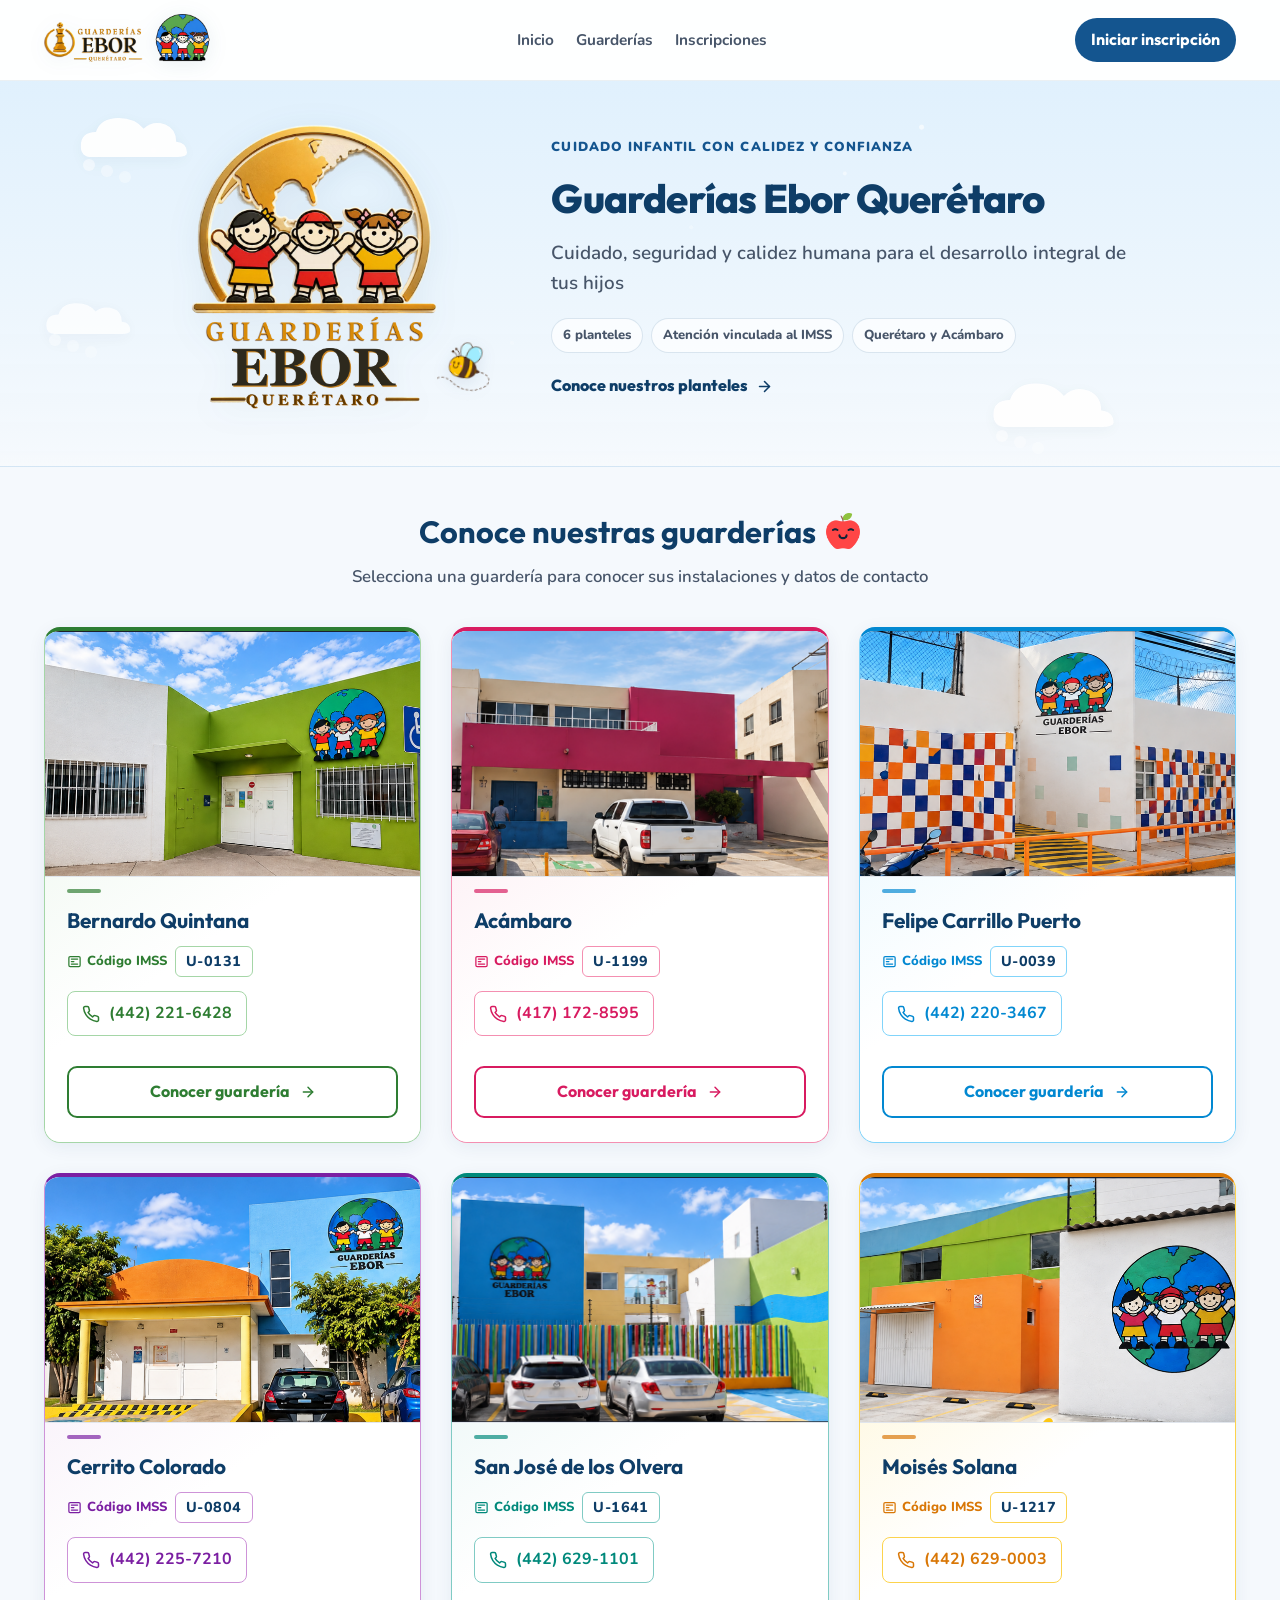
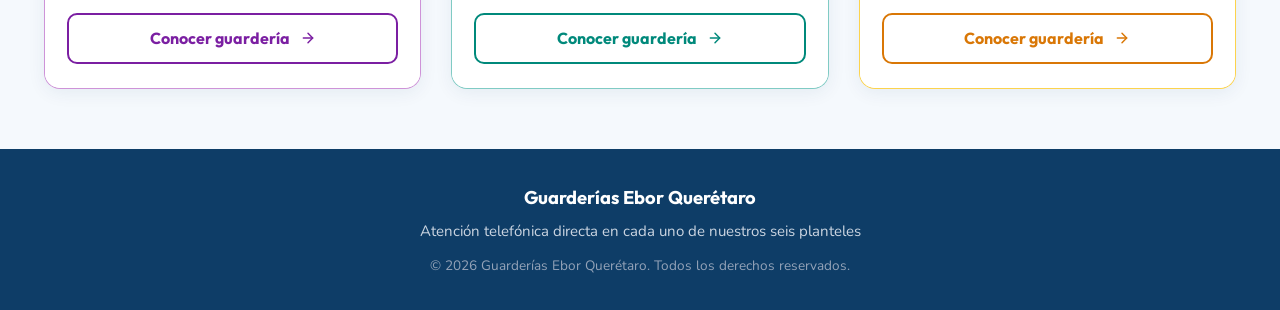
==== commit 8da82ac0: "Mejoras en Guarderias Ebor v3" ====
--- a/index.html
+++ b/index.html
@@ -36,12 +36,10 @@
         </div>
     </nav>
 
-    <!-- Encabezado con atmósfera infantil-institucional (Cielo, sol, nubes y arcoíris) -->
+    <!-- Encabezado con atmósfera infantil-institucional -->
     <header class="hero-cielo">
         <!-- Elementos decorativos de fondo sutiles -->
         <div class="decoracion-cielo" aria-hidden="true">
-            <img src="assets/icons/moon.png" class="sol-sonriente" alt="" aria-hidden="true" width="512" height="512">
-
             <!-- Nubes blancas decorativas -->
             <div class="nube nube-1">
                 <svg viewBox="0 0 120 60" class="nube-svg">
@@ -64,25 +62,6 @@
                         fill="#ffffff" />
                 </svg>
             </div>
-
-            <!-- Arcoíris decorativo suave -->
-            <div class="arcoiris-sutil">
-                <svg viewBox="0 0 300 150" class="arcoiris-svg">
-                    <path d="M 30,150 A 120,120 0 0,1 270,150" fill="none" stroke="#ff758f" stroke-width="6"
-                        opacity="0.45" />
-                    <path d="M 36,150 A 114,114 0 0,1 264,150" fill="none" stroke="#ffd166" stroke-width="6"
-                        opacity="0.45" />
-                    <path d="M 42,150 A 108,108 0 0,1 258,150" fill="none" stroke="#06d6a0" stroke-width="6"
-                        opacity="0.45" />
-                    <path d="M 48,150 A 102,102 0 0,1 252,150" fill="none" stroke="#118ab2" stroke-width="6"
-                        opacity="0.45" />
-                    <path d="M 54,150 A 96,96 0 0,1 246,150" fill="none" stroke="#8338ec" stroke-width="6"
-                        opacity="0.45" />
-                </svg>
-            </div>
-
-            <img src="assets/icons/smiling.png" class="ilustracion-abeja" alt="" aria-hidden="true" width="512" height="512">
-            <img src="assets/icons/butterfly.png" class="ilustracion-mariposa" alt="" aria-hidden="true" width="512" height="512">
         </div>
 
         <!-- Contenido principal del encabezado -->
@@ -91,12 +70,25 @@
             <div class="logo-contenedor">
                 <img src="assets/img/logo.png" alt="Logotipo oficial de Guarderías Ebor Querétaro"
                     class="logo-principal" width="230" height="268">
+                <img src="assets/icons/smiling.png" class="hero-icono-abeja" alt="" aria-hidden="true" width="512" height="512">
             </div>
 
             <div class="hero-textos">
+                <p class="hero-kicker">Cuidado infantil con calidez y confianza</p>
                 <h1 class="hero-titulo">Guarderías Ebor Querétaro</h1>
                 <p class="hero-subtitulo">Cuidado, seguridad y calidez humana para el desarrollo integral de tus hijos
                 </p>
+                <div class="hero-datos" aria-label="Información general">
+                    <span>6 planteles</span>
+                    <span>Atención vinculada al IMSS</span>
+                    <span>Querétaro y Acámbaro</span>
+                </div>
+                <a href="#guarderias" class="hero-enlace">Conoce nuestros planteles
+                    <svg viewBox="0 0 24 24" width="17" height="17" fill="none" stroke="currentColor" stroke-width="2.2" stroke-linecap="round" stroke-linejoin="round" aria-hidden="true">
+                        <line x1="5" y1="12" x2="19" y2="12"></line>
+                        <polyline points="12 5 19 12 12 19"></polyline>
+                    </svg>
+                </a>
             </div>
         </div>
     </header>
@@ -133,4 +125,4 @@
 
 </body>
 
-</html>+</html>
--- a/css/styles.css
+++ b/css/styles.css
@@ -68,7 +68,7 @@
 .hero-cielo {
     position: relative;
     background: linear-gradient(180deg, rgba(223, 240, 253, 0.96) 0%, rgba(237, 246, 253, 0.96) 62%, rgba(245, 249, 253, 0.98) 100%);
-    padding: 36px 20px 48px;
+    padding: 42px 20px 52px;
     text-align: center;
     overflow: hidden;
     border-bottom: 1px solid rgba(14, 61, 103, 0.06);
@@ -108,44 +108,6 @@
     pointer-events: none;
 }
 
-.ilustracion-abeja,
-.ilustracion-mariposa {
-    position: absolute;
-    z-index: 1;
-    display: block;
-    width: 58px;
-    height: 58px;
-    object-fit: contain;
-    pointer-events: none;
-}
-
-.ilustracion-abeja {
-    top: 32px;
-    left: clamp(112px, 17vw, 220px);
-    transform: rotate(-8deg);
-}
-
-.ilustracion-mariposa {
-    right: clamp(36px, 9vw, 112px);
-    bottom: 34px;
-    width: 48px;
-    height: 48px;
-    transform: rotate(8deg);
-}
-
-/* Sol ilustrado del catálogo de iconos */
-.sol-sonriente {
-    position: absolute;
-    top: 14px;
-    right: clamp(16px, 5vw, 60px);
-    width: clamp(70px, 9vw, 96px);
-    height: clamp(70px, 9vw, 96px);
-    z-index: 1;
-    display: block;
-    object-fit: contain;
-    pointer-events: none;
-}
-
 /* Nubes blancas decorativas */
 .nube {
     position: absolute;
@@ -197,44 +159,40 @@
     100% { transform: translateY(-8px); }
 }
 
-/* Arcoíris sutil */
-.arcoiris-sutil {
-    position: absolute;
-    top: -18px;
-    left: -30px;
-    width: clamp(180px, 24vw, 290px);
-    height: auto;
-    z-index: 0;
-    opacity: 0.9;
-    pointer-events: none;
-    filter: drop-shadow(0 3px 12px rgba(255, 117, 143, 0.12));
-}
-
-.arcoiris-svg {
-    width: 100%;
-    height: auto;
-}
-
 /* Contenido del Encabezado */
 .contenedor-hero {
     position: relative;
     z-index: 2;
-    max-width: 820px;
+    max-width: 980px;
     margin: 0 auto;
     display: flex;
-    flex-direction: column;
-    align-items: center;
+    display: grid;
+    grid-template-columns: minmax(210px, 0.72fr) minmax(0, 1.28fr);
+    align-items: center;
+    gap: clamp(34px, 6vw, 76px);
 }
 
 .logo-contenedor {
-    margin-bottom: 18px;
+    margin-bottom: 0;
     display: inline-flex;
     justify-content: center;
     align-items: center;
+    position: relative;
+}
+
+.hero-icono-abeja {
+    position: absolute;
+    right: -16px;
+    bottom: 22px;
+    width: 52px;
+    height: 52px;
+    object-fit: contain;
+    transform: rotate(8deg);
+    filter: drop-shadow(0 5px 8px rgba(14, 61, 103, 0.1));
 }
 
 .logo-principal {
-    max-width: 220px;
+    max-width: 250px;
     width: 100%;
     height: auto;
     display: block;
@@ -247,7 +205,16 @@
 }
 
 .hero-textos {
-    text-align: center;
+    text-align: left;
+}
+
+.hero-kicker {
+    color: var(--azul-ebor);
+    font-size: 0.82rem;
+    font-weight: 900;
+    letter-spacing: 0.08em;
+    text-transform: uppercase;
+    margin-bottom: 8px;
 }
 
 .hero-titulo {
@@ -263,8 +230,40 @@
     font-size: clamp(1rem, 1.6vw, 1.18rem);
     font-weight: 600;
     color: var(--texto-secundario);
-    max-width: 620px;
-    margin: 0 auto;
+    max-width: 590px;
+}
+
+.hero-datos {
+    display: flex;
+    flex-wrap: wrap;
+    gap: 8px;
+    margin-top: 20px;
+}
+
+.hero-datos span {
+    padding: 6px 11px;
+    border: 1px solid rgba(20, 85, 143, 0.14);
+    border-radius: 999px;
+    background: rgba(255, 255, 255, 0.7);
+    color: var(--texto-secundario);
+    font-size: 0.82rem;
+    font-weight: 800;
+}
+
+.hero-enlace {
+    display: inline-flex;
+    align-items: center;
+    gap: 8px;
+    margin-top: 20px;
+    color: var(--azul-ebor-profundo);
+    font-family: var(--fuente-titulos);
+    font-weight: 800;
+    text-decoration: none;
+}
+
+.hero-enlace:hover,
+.hero-enlace:focus-visible {
+    color: var(--azul-enlace);
 }
 
 .main-nav {
@@ -406,21 +405,22 @@
 }
 
 .tarjeta-guarderia {
-    background-color: var(--color-acento-bg, #f8fafc);
+    background: #ffffff;
     border-radius: var(--radio-tarjeta);
     border: 1px solid var(--color-acento-borde, rgba(14, 61, 103, 0.08));
-    box-shadow: 0 3px 10px rgba(14, 61, 103, 0.06);
+    box-shadow: var(--sombra-tarjeta);
     overflow: hidden;
     display: flex;
     flex-direction: column;
     position: relative;
     transition: transform 0.28s ease, box-shadow 0.28s ease, border-color 0.28s ease;
-    border-top: 5px solid var(--color-acento);
-}
-
-.tarjeta-guarderia:hover {
-    transform: translateY(-5px);
-    box-shadow: 0 6px 15px rgba(14, 61, 103, 0.1);
+    border-top: 4px solid var(--color-acento);
+}
+
+.tarjeta-guarderia:hover,
+.tarjeta-guarderia:focus-within {
+    transform: translateY(-4px);
+    box-shadow: var(--sombra-tarjeta-hover);
     border-top-color: var(--color-acento);
 }
 
@@ -436,9 +436,9 @@
 .tarjeta-imagen-contenedor {
     position: relative;
     width: 100%;
-    height: 220px;
+    height: 245px;
     overflow: hidden;
-    background: linear-gradient(180deg, rgba(255,255,255,0.2), rgba(255,255,255,0));
+    background: #f1f5f9;
 }
 
 .tarjeta-foto {
@@ -461,6 +461,7 @@
     flex-direction: column;
     flex: 1;
     position: relative;
+    background: linear-gradient(145deg, var(--color-acento-bg, #f8fafc) -45%, #ffffff 34%);
 }
 
 .tarjeta-cuerpo::before {
@@ -472,7 +473,7 @@
     height: 4px;
     border-radius: 999px;
     background: var(--color-acento);
-    opacity: 0.8;
+    opacity: 0.68;
 }
 
 .tarjeta-titulo {
@@ -513,7 +514,7 @@
 }
 
 .codigo-valor {
-    background: var(--color-acento-bg, #f1f5f9);
+    background: #ffffff;
     color: var(--azul-ebor-profundo);
     padding: 3px 10px;
     border-radius: 6px;
@@ -691,7 +692,7 @@
     border-radius: var(--radio-tarjeta);
     box-shadow: var(--sombra-tarjeta);
     border: 1px solid var(--borde-tarjeta);
-    border-top: 6px solid var(--color-acento);
+    border-top: 4px solid var(--color-acento);
     overflow: hidden;
     padding: 28px 32px 36px;
 }
@@ -731,11 +732,21 @@
 .ficha-identidad {
     min-width: 0;
     padding: 22px;
+    border: 1px solid var(--color-acento-borde, #e2e8f0);
     border-left: 4px solid var(--color-acento);
-    border-radius: 0 12px 12px 0;
-    background: var(--color-acento-bg, #f8fafc);
+    border-radius: 12px;
+    background: linear-gradient(145deg, var(--color-acento-bg, #f8fafc), #ffffff 72%);
     display: flex;
     flex-direction: column;
+}
+
+.ficha-kicker {
+    color: var(--color-acento, var(--azul-ebor));
+    font-size: 0.78rem;
+    font-weight: 900;
+    letter-spacing: 0.1em;
+    text-transform: uppercase;
+    margin-bottom: 6px;
 }
 
 .ficha-identidad .descripcion-parrafo {
@@ -762,8 +773,7 @@
 .fachada-marco {
     position: relative;
     width: 100%;
-    aspect-ratio: 1.55 / 1;
-    max-height: 340px;
+    aspect-ratio: 16 / 10;
     border-radius: 12px;
     overflow: hidden;
     box-shadow: 0 3px 10px rgba(14, 61, 103, 0.07);
@@ -773,7 +783,7 @@
 .fachada-foto-grande {
     width: 100%;
     height: 100%;
-    object-fit: contain;
+    object-fit: cover;
     object-position: center;
     display: block;
 }
@@ -781,6 +791,31 @@
 /* Contacto y Ubicación */
 .ficha-seccion-contacto {
     margin-bottom: 34px;
+}
+
+.contacto-cabecera {
+    display: flex;
+    align-items: flex-end;
+    justify-content: space-between;
+    gap: 20px;
+    margin-bottom: 16px;
+}
+
+.contacto-cabecera h2 {
+    font-family: var(--fuente-titulos);
+    color: var(--azul-ebor-profundo);
+    font-size: 1.35rem;
+}
+
+.contacto-cabecera .ficha-kicker {
+    margin-bottom: 2px;
+}
+
+.ilustracion-contacto {
+    width: 44px;
+    height: 44px;
+    object-fit: contain;
+    transform: rotate(7deg);
 }
 
 .cuadricula-contacto {
@@ -790,7 +825,7 @@
 }
 
 .tarjeta-contacto-item {
-    background: #ffffff;
+    background: linear-gradient(180deg, #ffffff, var(--color-acento-bg, #f8fafc) 180%);
     border: 1px solid var(--color-acento-borde, #e2e8f0);
     border-radius: 12px;
     padding: 18px;
@@ -798,12 +833,41 @@
     flex-direction: column;
 }
 
+.contacto-titulo-fila {
+    display: flex;
+    align-items: center;
+    gap: 10px;
+    margin-bottom: 9px;
+}
+
+.contacto-icono {
+    display: inline-flex;
+    align-items: center;
+    justify-content: center;
+    flex: 0 0 36px;
+    width: 36px;
+    height: 36px;
+    border-radius: 10px;
+    background: var(--color-acento-bg, #eef6ff);
+    color: var(--color-acento, var(--azul-ebor));
+}
+
+.contacto-icono svg {
+    width: 19px;
+    height: 19px;
+    fill: none;
+    stroke: currentColor;
+    stroke-width: 2;
+    stroke-linecap: round;
+    stroke-linejoin: round;
+}
+
 .contacto-subtitulo {
     font-family: var(--fuente-titulos);
     font-size: 1.15rem;
     font-weight: 700;
     color: var(--azul-ebor-profundo);
-    margin-bottom: 8px;
+    margin-bottom: 0;
 }
 
 .contacto-indicacion {
@@ -812,8 +876,8 @@
     margin-bottom: 14px;
 }
 
-/* Botón de llamada */
-.btn-llamar {
+/* Acciones principales del plantel: misma jerarquía y mismo color */
+.btn-accion-plantel {
     display: inline-flex;
     align-items: center;
     justify-content: center;
@@ -829,9 +893,13 @@
     box-shadow: 0 2px 6px rgba(14, 61, 103, 0.12);
     transition: all 0.22s ease;
     margin-top: auto;
-}
-
-.btn-llamar:hover {
+    text-align: center;
+    width: 100%;
+    min-height: 52px;
+}
+
+.btn-accion-plantel:hover,
+.btn-accion-plantel:focus-visible {
     filter: brightness(1.04);
     transform: translateY(-2px);
     box-shadow: 0 4px 10px rgba(14, 61, 103, 0.16);
@@ -858,26 +926,9 @@
     border-color: #94a3b8;
 }
 
-.btn-info-inscripcion {
-    display: inline-flex;
-    align-items: center;
-    justify-content: center;
-    gap: 10px;
-    padding: 12px 16px;
-    background: var(--color-acento-bg, #eaf3ff);
-    color: var(--azul-ebor-profundo);
-    border: 1.5px solid var(--color-acento-borde, #dbeafe);
-    border-radius: 10px;
-    text-decoration: none;
-    font-weight: 800;
-    margin-top: 10px;
-    transition: transform 0.2s ease, background 0.2s ease;
-}
-
-.btn-info-inscripcion:hover,
-.btn-info-inscripcion:focus-visible {
-    background: #ffffff;
-    transform: translateY(-1px);
+.contenedor-como-llegar {
+    margin-top: auto;
+    padding-top: 14px;
 }
 
 .deshabilitado-preparado {
@@ -900,6 +951,18 @@
     font-weight: 700;
     color: var(--azul-ebor-profundo);
     margin-bottom: 14px;
+}
+
+.seccion-titulo-con-icono {
+    display: flex;
+    align-items: center;
+    gap: 9px;
+}
+
+.seccion-titulo-con-icono img {
+    width: 32px;
+    height: 32px;
+    object-fit: contain;
 }
 
 /* Cajas y slots preparados (placeholders limpios sin inventar datos) */
@@ -946,7 +1009,13 @@
 
 .slot-texto {
     font-size: 0.88rem;
-    font-weight: 600;
+    font-weight: 800;
+    color: var(--texto-secundario);
+}
+
+.slot-estado {
+    font-size: 0.77rem;
+    color: var(--texto-mutado);
 }
 
 .video-preparado-caja {
@@ -1142,6 +1211,18 @@
     margin-bottom: 18px;
 }
 
+.panel-titulo-con-icono {
+    display: flex;
+    align-items: center;
+    gap: 10px;
+}
+
+.panel-titulo-con-icono img {
+    width: 34px;
+    height: 34px;
+    object-fit: contain;
+}
+
 .pasos-grid {
     display: grid;
     grid-template-columns: repeat(5, minmax(0, 1fr));
@@ -1283,4 +1364,4 @@
     font-size: 0.85rem;
     color: #94a3b8;
     margin-top: 6px;
-}+}
--- a/css/responsive.css
+++ b/css/responsive.css
@@ -5,6 +5,12 @@
 
 /* TABLETAS (Pantallas medianas hasta 992px) */
 @media (max-width: 992px) {
+    .contenedor-hero {
+        max-width: 760px;
+        grid-template-columns: 190px minmax(0, 1fr);
+        gap: 34px;
+    }
+
     .cuadricula-guarderias {
         grid-template-columns: repeat(2, 1fr);
         gap: 24px;
@@ -52,15 +58,22 @@
         padding: 24px 16px 36px;
     }
 
+    .contenedor-hero {
+        display: flex;
+        flex-direction: column;
+        gap: 18px;
+    }
+
+    .hero-textos {
+        text-align: center;
+    }
+
+    .hero-datos {
+        justify-content: center;
+    }
+
     .logo-principal {
         max-width: 175px;
-    }
-
-    .sol-sonriente {
-        top: 8px;
-        right: 12px;
-        width: 60px;
-        height: 60px;
     }
 
     .nube-1 {
@@ -79,26 +92,6 @@
         display: none; /* Reducir saturación visual en móviles */
     }
 
-    .arcoiris-sutil {
-        top: -10px;
-        left: -20px;
-        width: 150px;
-    }
-
-    .ilustracion-abeja {
-        top: 14px;
-        left: 92px;
-        width: 42px;
-        height: 42px;
-    }
-
-    .ilustracion-mariposa {
-        right: 18px;
-        bottom: 18px;
-        width: 36px;
-        height: 36px;
-    }
-
     .ilustracion-catalogo {
         flex-basis: 30px;
         width: 30px;
@@ -137,7 +130,7 @@
     }
 
     .tarjeta-imagen-contenedor {
-        height: 200px;
+        height: 230px;
     }
 
     .tarjeta-cuerpo {
@@ -190,7 +183,7 @@
         gap: 12px;
     }
 
-    .btn-llamar {
+    .btn-accion-plantel {
         width: 100%;
         min-height: 48px;
         font-size: 1.05rem;
@@ -223,7 +216,6 @@
 
     .btn-volver-arriba,
     .btn-nav-secundario,
-    .btn-info-inscripcion,
     .btn-imss-principal,
     .btn-imss-secundario {
         width: 100%;
@@ -271,4 +263,4 @@
         animation-iteration-count: 1 !important;
         transition-duration: 0.01ms !important;
     }
-}+}
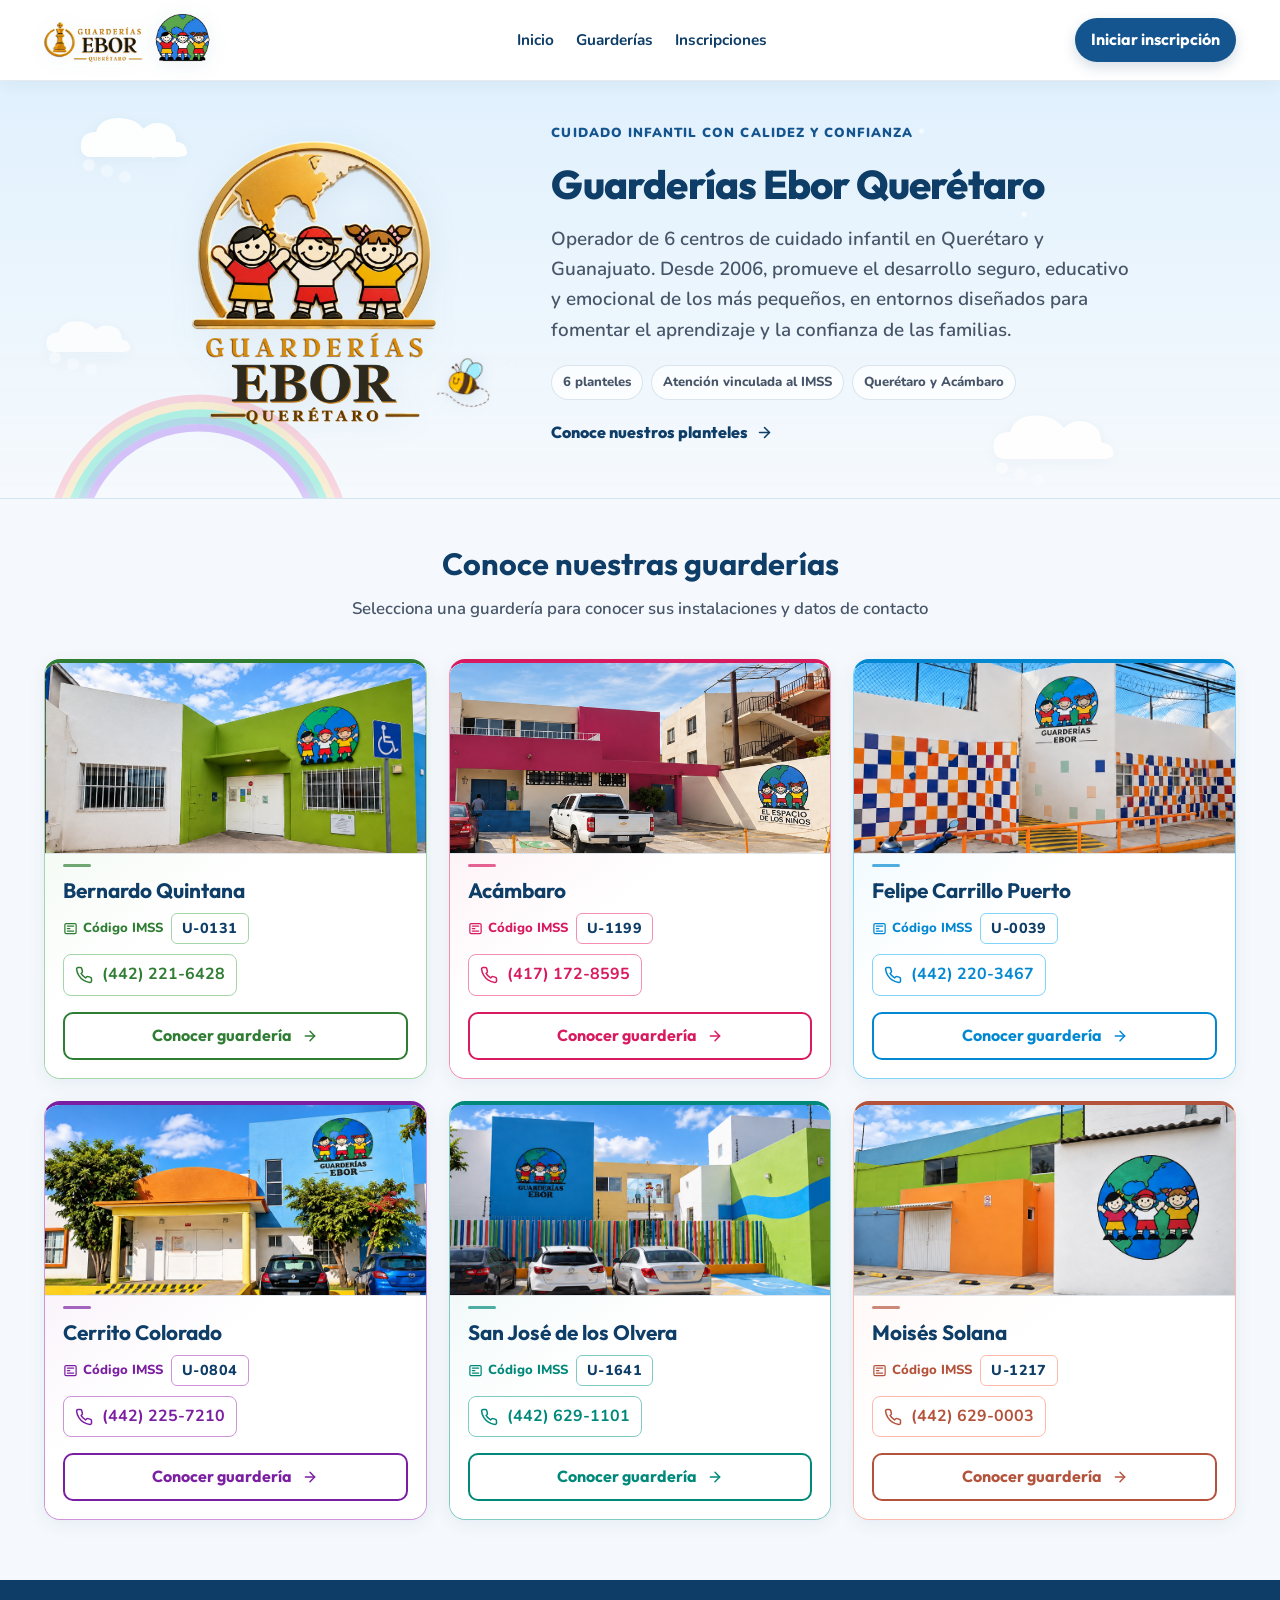
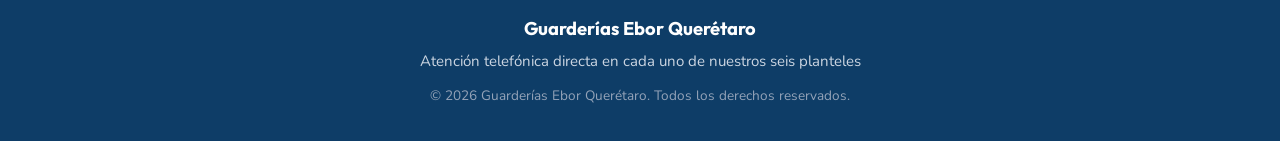
==== commit 8a17fbae: "Mejoras en Guarderias Ebor v4" ====
--- a/index.html
+++ b/index.html
@@ -62,6 +62,16 @@
                         fill="#ffffff" />
                 </svg>
             </div>
+
+            <div class="arcoiris-sutil">
+                <svg viewBox="0 0 300 150" class="arcoiris-svg">
+                    <path d="M 30,150 A 120,120 0 0,1 270,150" fill="none" stroke="#ff758f" stroke-width="6" opacity="0.36" />
+                    <path d="M 36,150 A 114,114 0 0,1 264,150" fill="none" stroke="#ffd166" stroke-width="6" opacity="0.36" />
+                    <path d="M 42,150 A 108,108 0 0,1 258,150" fill="none" stroke="#06d6a0" stroke-width="6" opacity="0.36" />
+                    <path d="M 48,150 A 102,102 0 0,1 252,150" fill="none" stroke="#118ab2" stroke-width="6" opacity="0.36" />
+                    <path d="M 54,150 A 96,96 0 0,1 246,150" fill="none" stroke="#8338ec" stroke-width="6" opacity="0.36" />
+                </svg>
+            </div>
         </div>
 
         <!-- Contenido principal del encabezado -->
@@ -76,8 +86,7 @@
             <div class="hero-textos">
                 <p class="hero-kicker">Cuidado infantil con calidez y confianza</p>
                 <h1 class="hero-titulo">Guarderías Ebor Querétaro</h1>
-                <p class="hero-subtitulo">Cuidado, seguridad y calidez humana para el desarrollo integral de tus hijos
-                </p>
+                <p class="hero-subtitulo">Operador de 6 centros de cuidado infantil en Querétaro y Guanajuato. Desde 2006, promueve el desarrollo seguro, educativo y emocional de los más pequeños, en entornos diseñados para fomentar el aprendizaje y la confianza de las familias.</p>
                 <div class="hero-datos" aria-label="Información general">
                     <span>6 planteles</span>
                     <span>Atención vinculada al IMSS</span>
@@ -99,7 +108,6 @@
             <div class="seccion-cabecera">
                 <h2 id="titulo-seccion-guarderias" class="seccion-titulo">
                     <span>Conoce nuestras guarderías</span>
-                    <img src="assets/icons/happy%20(1).png" class="ilustracion-catalogo" alt="" aria-hidden="true" width="512" height="512">
                 </h2>
                 <p class="seccion-subtitulo">Selecciona una guardería para conocer sus instalaciones y datos de contacto
                 </p>
--- a/css/styles.css
+++ b/css/styles.css
@@ -159,13 +159,28 @@
     100% { transform: translateY(-8px); }
 }
 
+/* Arcoíris integrado detrás del logotipo, sin competir con el contenido */
+.arcoiris-sutil {
+    position: absolute;
+    left: clamp(-70px, 1vw, 18px);
+    bottom: -48px;
+    width: clamp(260px, 29vw, 390px);
+    pointer-events: none;
+    opacity: 0.78;
+}
+
+.arcoiris-svg {
+    display: block;
+    width: 100%;
+    height: auto;
+}
+
 /* Contenido del Encabezado */
 .contenedor-hero {
     position: relative;
     z-index: 2;
     max-width: 980px;
     margin: 0 auto;
-    display: flex;
     display: grid;
     grid-template-columns: minmax(210px, 0.72fr) minmax(0, 1.28fr);
     align-items: center;
@@ -267,9 +282,10 @@
 }
 
 .main-nav {
-    background: rgba(255, 255, 255, 0.88);
-    backdrop-filter: blur(8px);
-    border-bottom: 1px solid rgba(14, 61, 103, 0.08);
+    background: rgba(255, 255, 255, 0.94);
+    backdrop-filter: blur(10px);
+    border-bottom: 1px solid rgba(14, 61, 103, 0.1);
+    box-shadow: 0 3px 16px rgba(14, 61, 103, 0.06);
     position: sticky;
     top: 0;
     z-index: 20;
@@ -312,7 +328,7 @@
 
 .nav-links a {
     text-decoration: none;
-    color: var(--texto-secundario);
+    color: var(--azul-ebor-profundo);
     font-weight: 700;
     font-size: 0.96rem;
     transition: color 0.2s ease;
@@ -335,6 +351,7 @@
     text-decoration: none;
     font-family: var(--fuente-titulos);
     font-weight: 700;
+    box-shadow: 0 5px 14px rgba(14, 61, 103, 0.18);
     transition: background 0.2s ease, transform 0.2s ease;
 }
 
@@ -379,14 +396,6 @@
     min-width: 0;
 }
 
-.ilustracion-catalogo {
-    display: block;
-    flex: 0 0 36px;
-    width: 36px;
-    height: 36px;
-    object-fit: contain;
-}
-
 .seccion-subtitulo {
     font-size: 1.05rem;
     color: var(--texto-secundario);
@@ -401,7 +410,7 @@
 .cuadricula-guarderias {
     display: grid;
     grid-template-columns: repeat(3, 1fr);
-    gap: 30px;
+    gap: 22px;
 }
 
 .tarjeta-guarderia {
@@ -436,7 +445,7 @@
 .tarjeta-imagen-contenedor {
     position: relative;
     width: 100%;
-    height: 245px;
+    height: 190px;
     overflow: hidden;
     background: #f1f5f9;
 }
@@ -447,16 +456,21 @@
     object-fit: cover;
     object-position: center;
     display: block;
-    transition: transform 0.4s ease;
+    transition: filter 0.25s ease;
+}
+
+/* Acámbaro es más panorámica: en el catálogo se prioriza el emblema lateral. */
+.tarjeta-guarderia[data-plantel="acambaro"] .tarjeta-foto {
+    object-position: right center;
 }
 
 .tarjeta-guarderia:hover .tarjeta-foto {
-    transform: scale(1.04);
+    filter: saturate(1.04) brightness(1.01);
 }
 
 /* Cuerpo de la tarjeta */
 .tarjeta-cuerpo {
-    padding: 22px 22px 24px;
+    padding: 16px 18px 18px;
     display: flex;
     flex-direction: column;
     flex: 1;
@@ -467,10 +481,10 @@
 .tarjeta-cuerpo::before {
     content: "";
     position: absolute;
-    left: 22px;
-    top: 12px;
-    width: 34px;
-    height: 4px;
+    left: 18px;
+    top: 10px;
+    width: 28px;
+    height: 3px;
     border-radius: 999px;
     background: var(--color-acento);
     opacity: 0.68;
@@ -481,7 +495,7 @@
     font-size: 1.3rem;
     font-weight: 700;
     line-height: 1.3;
-    margin: 8px 0 12px;
+    margin: 7px 0 9px;
 }
 
 .tarjeta-titulo a {
@@ -501,7 +515,7 @@
     gap: 8px;
     font-size: 0.95rem;
     color: var(--texto-secundario);
-    margin-bottom: 14px;
+    margin-bottom: 10px;
 }
 
 .codigo-etiqueta {
@@ -526,14 +540,14 @@
 
 /* Teléfono para llamadas (exclusivo para llamadas, sin WhatsApp) */
 .tarjeta-telefono {
-    margin-bottom: 20px;
+    margin-bottom: 12px;
 }
 
 .telefono-link {
     display: inline-flex;
     align-items: center;
     gap: 9px;
-    padding: 9px 14px;
+    padding: 7px 11px;
     background: #ffffff;
     color: var(--color-acento);
     text-decoration: none;
@@ -560,7 +574,7 @@
 /* Botón Conocer Guardería */
 .tarjeta-pie {
     margin-top: auto;
-    padding-top: 10px;
+    padding-top: 4px;
 }
 
 .btn-conocer {
@@ -569,8 +583,8 @@
     justify-content: center;
     gap: 10px;
     width: 100%;
-    min-height: 46px;
-    padding: 11px 18px;
+    min-height: 42px;
+    padding: 9px 14px;
     border-radius: var(--radio-boton);
     background: #ffffff;
     color: var(--color-acento);
@@ -607,7 +621,7 @@
 
 .detalle-header {
     background: #ffffff;
-    border-bottom: 1px solid var(--borde-suave);
+    border-bottom: 1px solid rgba(14, 61, 103, 0.1);
     padding: 16px 24px;
     box-shadow: 0 2px 10px rgba(14, 61, 103, 0.04);
 }
@@ -700,8 +714,8 @@
 /* Resumen de identidad y fachada */
 .ficha-resumen {
     display: grid;
-    grid-template-columns: minmax(0, 1fr) minmax(0, 1fr);
-    align-items: center;
+    grid-template-columns: 1fr;
+    align-items: start;
     gap: 28px;
     margin-bottom: 28px;
 }
@@ -736,8 +750,10 @@
     border-left: 4px solid var(--color-acento);
     border-radius: 12px;
     background: linear-gradient(145deg, var(--color-acento-bg, #f8fafc), #ffffff 72%);
-    display: flex;
-    flex-direction: column;
+    display: grid;
+    grid-template-columns: minmax(220px, 0.72fr) minmax(0, 1.28fr);
+    align-items: start;
+    gap: 28px;
 }
 
 .ficha-kicker {
@@ -750,21 +766,12 @@
 }
 
 .ficha-identidad .descripcion-parrafo {
-    margin-top: 16px;
+    margin-top: 0;
     color: var(--texto-secundario);
     line-height: 1.65;
     white-space: pre-line;
 }
 
-.ilustracion-ficha {
-    display: block;
-    align-self: flex-end;
-    width: 38px;
-    height: 38px;
-    margin-top: 8px;
-    object-fit: contain;
-}
-
 /* Fachada principal */
 .ficha-seccion-fachada {
     min-width: 0;
@@ -773,7 +780,9 @@
 .fachada-marco {
     position: relative;
     width: 100%;
-    aspect-ratio: 16 / 10;
+    max-width: 840px;
+    margin: 0 auto;
+    aspect-ratio: auto;
     border-radius: 12px;
     overflow: hidden;
     box-shadow: 0 3px 10px rgba(14, 61, 103, 0.07);
@@ -782,8 +791,8 @@
 
 .fachada-foto-grande {
     width: 100%;
-    height: 100%;
-    object-fit: cover;
+    height: auto;
+    object-fit: contain;
     object-position: center;
     display: block;
 }
@@ -798,7 +807,7 @@
     align-items: flex-end;
     justify-content: space-between;
     gap: 20px;
-    margin-bottom: 16px;
+    margin-bottom: 12px;
 }
 
 .contacto-cabecera h2 {
@@ -809,26 +818,20 @@
 
 .contacto-cabecera .ficha-kicker {
     margin-bottom: 2px;
-}
-
-.ilustracion-contacto {
-    width: 44px;
-    height: 44px;
-    object-fit: contain;
-    transform: rotate(7deg);
 }
 
 .cuadricula-contacto {
     display: grid;
     grid-template-columns: repeat(3, minmax(0, 1fr));
-    gap: 16px;
+    gap: 12px;
+    align-items: start;
 }
 
 .tarjeta-contacto-item {
     background: linear-gradient(180deg, #ffffff, var(--color-acento-bg, #f8fafc) 180%);
     border: 1px solid var(--color-acento-borde, #e2e8f0);
     border-radius: 12px;
-    padding: 18px;
+    padding: 14px;
     display: flex;
     flex-direction: column;
 }
@@ -836,25 +839,25 @@
 .contacto-titulo-fila {
     display: flex;
     align-items: center;
-    gap: 10px;
-    margin-bottom: 9px;
+    gap: 8px;
+    margin-bottom: 7px;
 }
 
 .contacto-icono {
     display: inline-flex;
     align-items: center;
     justify-content: center;
-    flex: 0 0 36px;
-    width: 36px;
-    height: 36px;
-    border-radius: 10px;
+    flex: 0 0 32px;
+    width: 32px;
+    height: 32px;
+    border-radius: 9px;
     background: var(--color-acento-bg, #eef6ff);
     color: var(--color-acento, var(--azul-ebor));
 }
 
 .contacto-icono svg {
-    width: 19px;
-    height: 19px;
+    width: 17px;
+    height: 17px;
     fill: none;
     stroke: currentColor;
     stroke-width: 2;
@@ -864,16 +867,16 @@
 
 .contacto-subtitulo {
     font-family: var(--fuente-titulos);
-    font-size: 1.15rem;
+    font-size: 1.03rem;
     font-weight: 700;
     color: var(--azul-ebor-profundo);
     margin-bottom: 0;
 }
 
 .contacto-indicacion {
-    font-size: 0.92rem;
+    font-size: 0.88rem;
     color: var(--texto-secundario);
-    margin-bottom: 14px;
+    margin-bottom: 10px;
 }
 
 /* Acciones principales del plantel: misma jerarquía y mismo color */
@@ -882,12 +885,12 @@
     align-items: center;
     justify-content: center;
     gap: 10px;
-    padding: 13px 20px;
+    padding: 9px 12px;
     background: var(--color-acento, var(--azul-enlace));
     color: #ffffff;
     font-family: var(--fuente-titulos);
     font-weight: 800;
-    font-size: 1.05rem;
+    font-size: 0.92rem;
     border-radius: var(--radio-boton);
     text-decoration: none;
     box-shadow: 0 2px 6px rgba(14, 61, 103, 0.12);
@@ -895,7 +898,7 @@
     margin-top: auto;
     text-align: center;
     width: 100%;
-    min-height: 52px;
+    min-height: 44px;
 }
 
 .btn-accion-plantel:hover,
@@ -928,7 +931,7 @@
 
 .contenedor-como-llegar {
     margin-top: auto;
-    padding-top: 14px;
+    padding-top: 10px;
 }
 
 .deshabilitado-preparado {
@@ -953,16 +956,124 @@
     margin-bottom: 14px;
 }
 
-.seccion-titulo-con-icono {
-    display: flex;
-    align-items: center;
-    gap: 9px;
-}
-
-.seccion-titulo-con-icono img {
-    width: 32px;
-    height: 32px;
-    object-fit: contain;
+/* Carrusel compacto para fotografías reales de cada plantel */
+.carrusel-galeria {
+    position: relative;
+    width: min(100%, 540px);
+    margin: 0 auto;
+    outline: none;
+}
+
+.carrusel-galeria:focus-visible {
+    outline: 3px solid var(--color-acento-borde, #bfdbfe);
+    outline-offset: 4px;
+    border-radius: 14px;
+}
+
+.carrusel-ventana {
+    overflow: hidden;
+    border-radius: 14px;
+    background: #eef3f7;
+    border: 1px solid var(--color-acento-borde, #e2e8f0);
+    box-shadow: 0 5px 18px rgba(14, 61, 103, 0.09);
+}
+
+.carrusel-pista {
+    display: flex;
+    transition: transform 0.38s ease;
+}
+
+.carrusel-diapositiva {
+    flex: 0 0 100%;
+}
+
+.carrusel-diapositiva img {
+    display: block;
+    width: 100%;
+    aspect-ratio: 4 / 3;
+    height: auto;
+}
+
+.carrusel-diapositiva img {
+    object-fit: cover;
+}
+
+.carrusel-diapositiva figcaption {
+    padding: 10px 14px;
+    background: #ffffff;
+    color: var(--azul-ebor-profundo);
+    font-family: var(--fuente-titulos);
+    font-size: 0.92rem;
+    font-weight: 700;
+    text-align: center;
+    border-top: 1px solid var(--borde-suave);
+}
+
+.carrusel-boton {
+    position: absolute;
+    top: calc(50% - 22px);
+    z-index: 2;
+    display: inline-flex;
+    align-items: center;
+    justify-content: center;
+    width: 42px;
+    height: 42px;
+    padding: 0;
+    border: 1px solid rgba(255, 255, 255, 0.7);
+    border-radius: 50%;
+    background: rgba(14, 61, 103, 0.82);
+    color: #ffffff;
+    cursor: pointer;
+    box-shadow: 0 3px 10px rgba(14, 61, 103, 0.18);
+    transition: background 0.2s ease, transform 0.2s ease;
+}
+
+.carrusel-boton:hover,
+.carrusel-boton:focus-visible {
+    background: var(--color-acento, var(--azul-ebor));
+    transform: scale(1.04);
+}
+
+.carrusel-boton svg {
+    width: 22px;
+    height: 22px;
+    fill: none;
+    stroke: currentColor;
+    stroke-width: 2.2;
+    stroke-linecap: round;
+    stroke-linejoin: round;
+}
+
+.carrusel-anterior { left: 14px; }
+.carrusel-siguiente { right: 14px; }
+
+.carrusel-controles {
+    display: flex;
+    align-items: center;
+    justify-content: center;
+    gap: 12px;
+    margin-top: 12px;
+    color: var(--texto-mutado);
+    font-size: 0.84rem;
+    font-weight: 800;
+}
+
+.carrusel-puntos {
+    display: flex;
+    gap: 6px;
+}
+
+.carrusel-punto {
+    width: 7px;
+    height: 7px;
+    border-radius: 50%;
+    background: #cbd5e1;
+}
+
+.carrusel-punto.activo {
+    width: 20px;
+    border-radius: 999px;
+    background: var(--color-acento, var(--azul-ebor));
 }
 
 /* Cajas y slots preparados (placeholders limpios sin inventar datos) */
@@ -1125,15 +1236,6 @@
     align-items: flex-start;
     justify-content: space-between;
     gap: 16px;
-}
-
-.ilustracion-inscripciones {
-    display: block;
-    flex: 0 0 46px;
-    width: 46px;
-    height: 46px;
-    margin: -4px 4px 8px 0;
-    object-fit: contain;
 }
 
 .inscripciones-titulo {
@@ -1211,18 +1313,6 @@
     margin-bottom: 18px;
 }
 
-.panel-titulo-con-icono {
-    display: flex;
-    align-items: center;
-    gap: 10px;
-}
-
-.panel-titulo-con-icono img {
-    width: 34px;
-    height: 34px;
-    object-fit: contain;
-}
-
 .pasos-grid {
     display: grid;
     grid-template-columns: repeat(5, minmax(0, 1fr));
--- a/css/responsive.css
+++ b/css/responsive.css
@@ -92,10 +92,10 @@
         display: none; /* Reducir saturación visual en móviles */
     }
 
-    .ilustracion-catalogo {
-        flex-basis: 30px;
-        width: 30px;
-        height: 30px;
+    .arcoiris-sutil {
+        left: -58px;
+        bottom: -26px;
+        width: 245px;
     }
 
     .hero-titulo {
@@ -129,12 +129,8 @@
         gap: 22px;
     }
 
-    .tarjeta-imagen-contenedor {
-        height: 230px;
-    }
-
     .tarjeta-cuerpo {
-        padding: 18px 16px 20px;
+        padding: 15px 15px 17px;
     }
 
     .tarjeta-titulo {
@@ -145,13 +141,13 @@
     .telefono-link {
         width: 100%;
         justify-content: center;
-        font-size: 1.05rem;
-        padding: 11px 14px;
+        font-size: 0.98rem;
+        padding: 9px 12px;
     }
 
     .btn-conocer {
-        min-height: 48px;
-        font-size: 1.02rem;
+        min-height: 44px;
+        font-size: 0.98rem;
     }
 
     /* Página de Detalle */
@@ -166,12 +162,14 @@
         margin-bottom: 22px;
     }
 
-    .fachada-marco {
-        max-height: 220px;
-    }
-
     .ficha-identidad {
         padding: 18px;
+        grid-template-columns: 1fr;
+        gap: 4px;
+    }
+
+    .ficha-identidad .descripcion-parrafo {
+        margin-top: 14px;
     }
 
     .ficha-nombre {
@@ -183,10 +181,18 @@
         gap: 12px;
     }
 
+    .carrusel-boton {
+        width: 38px;
+        height: 38px;
+    }
+
+    .carrusel-anterior { left: 9px; }
+    .carrusel-siguiente { right: 9px; }
+
     .btn-accion-plantel {
         width: 100%;
-        min-height: 48px;
-        font-size: 1.05rem;
+        min-height: 44px;
+        font-size: 0.95rem;
     }
 
     .btn-como-llegar {
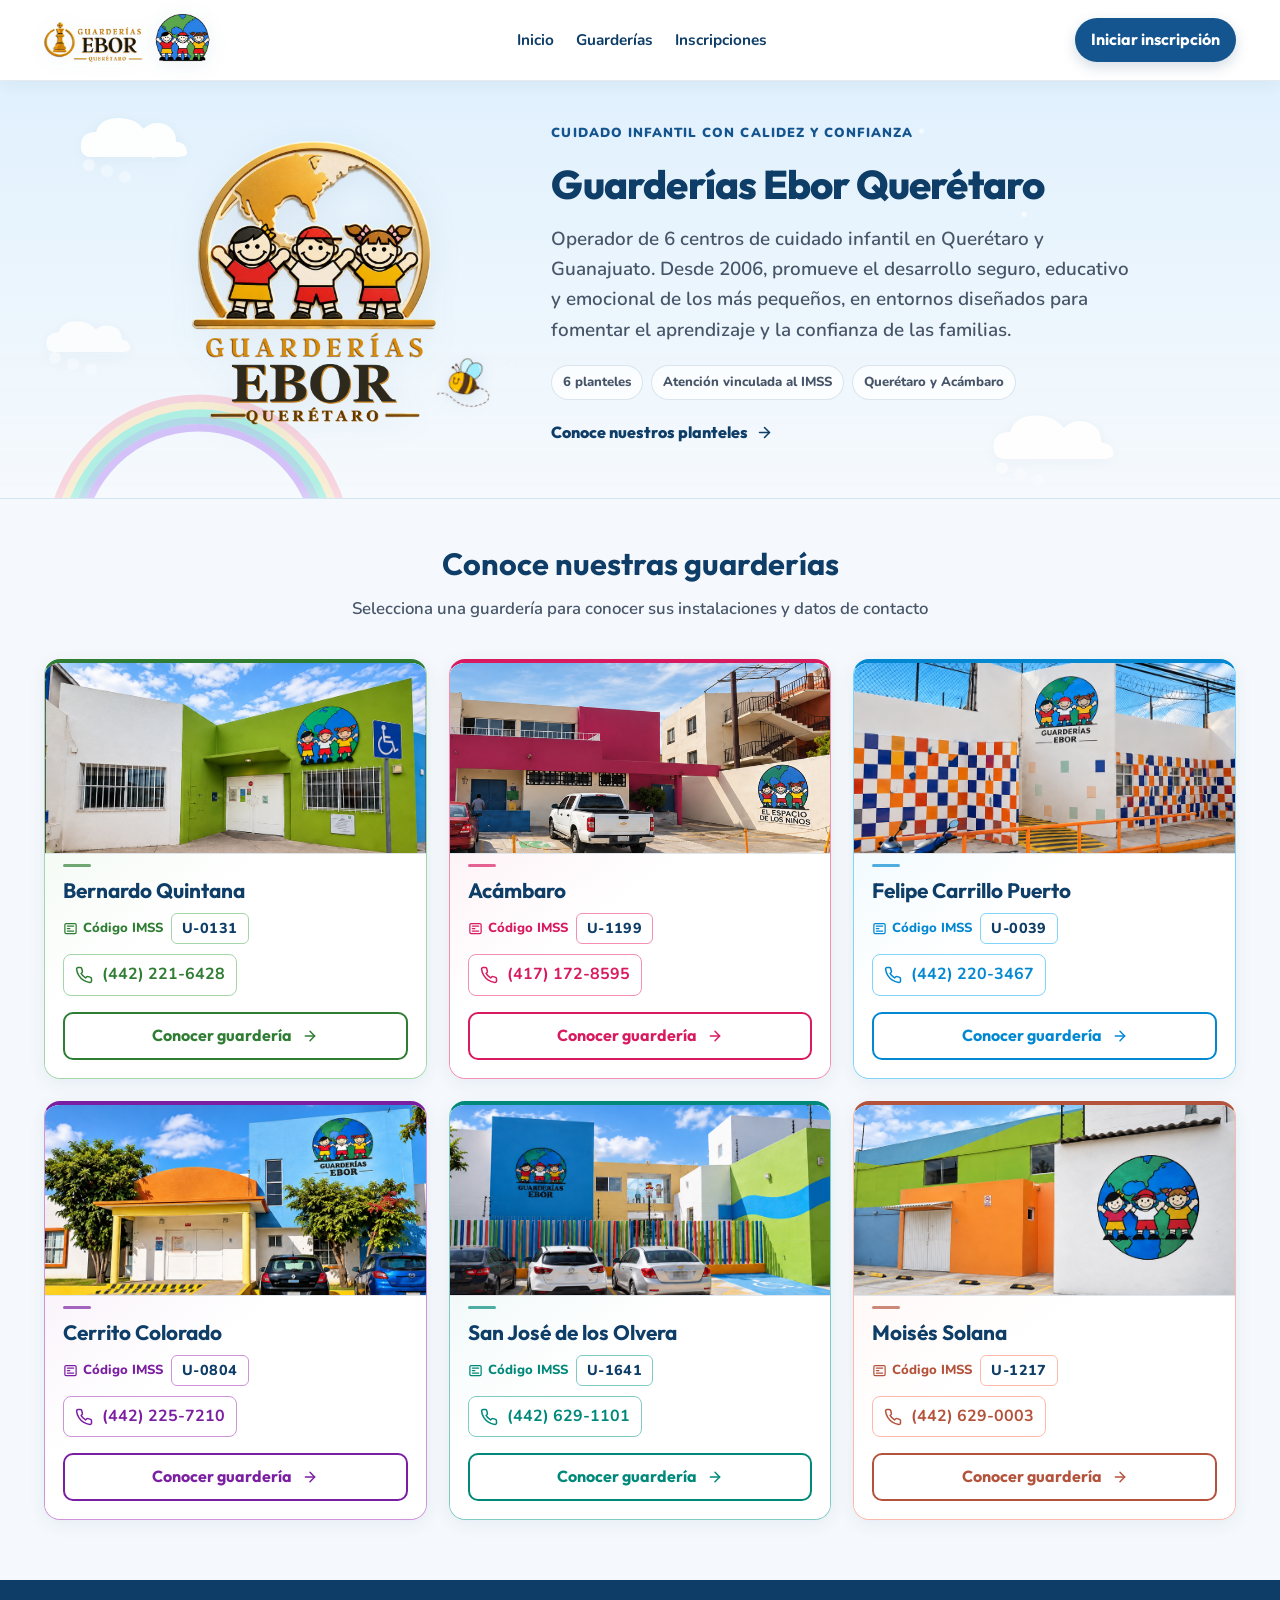
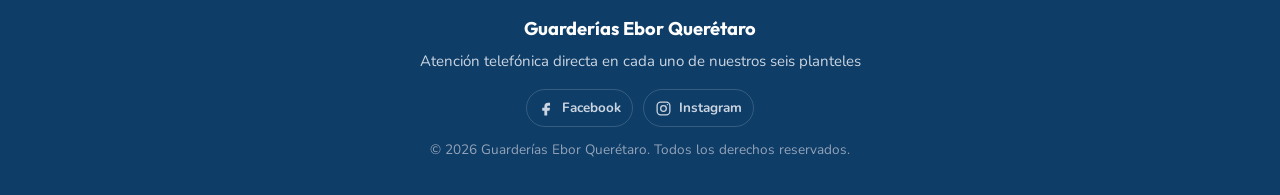
==== commit 703e4207: "Mejoras en Guarderias Ebor botones redes" ====
--- a/index.html
+++ b/index.html
@@ -123,6 +123,16 @@
         <div class="pie-contenido">
             <p class="pie-marca"><strong>Guarderías Ebor Querétaro</strong></p>
             <p class="pie-nota">Atención telefónica directa en cada uno de nuestros seis planteles</p>
+            <nav class="pie-redes" aria-label="Redes sociales de Guarderías Ebor">
+                <a href="https://www.facebook.com/profile.php?id=61594847834977" target="_blank" rel="noopener noreferrer" aria-label="Visitar Facebook de Guarderías Ebor">
+                    <svg viewBox="0 0 24 24" aria-hidden="true"><path d="M14 8h3V4h-3c-3 0-5 2-5 5v2H6v4h3v7h4v-7h3.2l.8-4h-4V9c0-.7.3-1 1-1Z"/></svg>
+                    <span>Facebook</span>
+                </a>
+                <a href="https://www.instagram.com/guarderiaseborqueretaro/" target="_blank" rel="noopener noreferrer" aria-label="Visitar Instagram de Guarderías Ebor">
+                    <svg viewBox="0 0 24 24" aria-hidden="true"><rect x="3" y="3" width="18" height="18" rx="5"/><circle cx="12" cy="12" r="4"/><circle cx="17.5" cy="6.5" r="1" class="instagram-punto"/></svg>
+                    <span>Instagram</span>
+                </a>
+            </nav>
             <p class="pie-copyright">&copy; 2026 Guarderías Ebor Querétaro. Todos los derechos reservados.</p>
         </div>
     </footer>
--- a/css/styles.css
+++ b/css/styles.css
@@ -1450,6 +1450,54 @@
     color: #cbd5e1;
 }
 
+.pie-redes {
+    display: flex;
+    justify-content: center;
+    flex-wrap: wrap;
+    gap: 10px;
+    margin-top: 10px;
+}
+
+.pie-redes a {
+    display: inline-flex;
+    align-items: center;
+    gap: 7px;
+    padding: 7px 11px;
+    border: 1px solid rgba(255, 255, 255, 0.16);
+    border-radius: 999px;
+    color: #cbd5e1;
+    font-size: 0.84rem;
+    font-weight: 700;
+    text-decoration: none;
+    transition: color 0.2s ease, background-color 0.2s ease, border-color 0.2s ease;
+}
+
+.pie-redes a:hover,
+.pie-redes a:focus-visible {
+    color: #ffffff;
+    background-color: rgba(255, 255, 255, 0.1);
+    border-color: rgba(255, 255, 255, 0.34);
+}
+
+.pie-redes svg {
+    width: 17px;
+    height: 17px;
+    flex: 0 0 17px;
+    fill: currentColor;
+}
+
+.pie-redes rect,
+.pie-redes circle:not(.instagram-punto) {
+    fill: none;
+    stroke: currentColor;
+    stroke-width: 1.8;
+}
+
+.pie-redes .instagram-punto {
+    fill: currentColor;
+    stroke: none;
+}
+
 .pie-copyright {
     font-size: 0.85rem;
     color: #94a3b8;
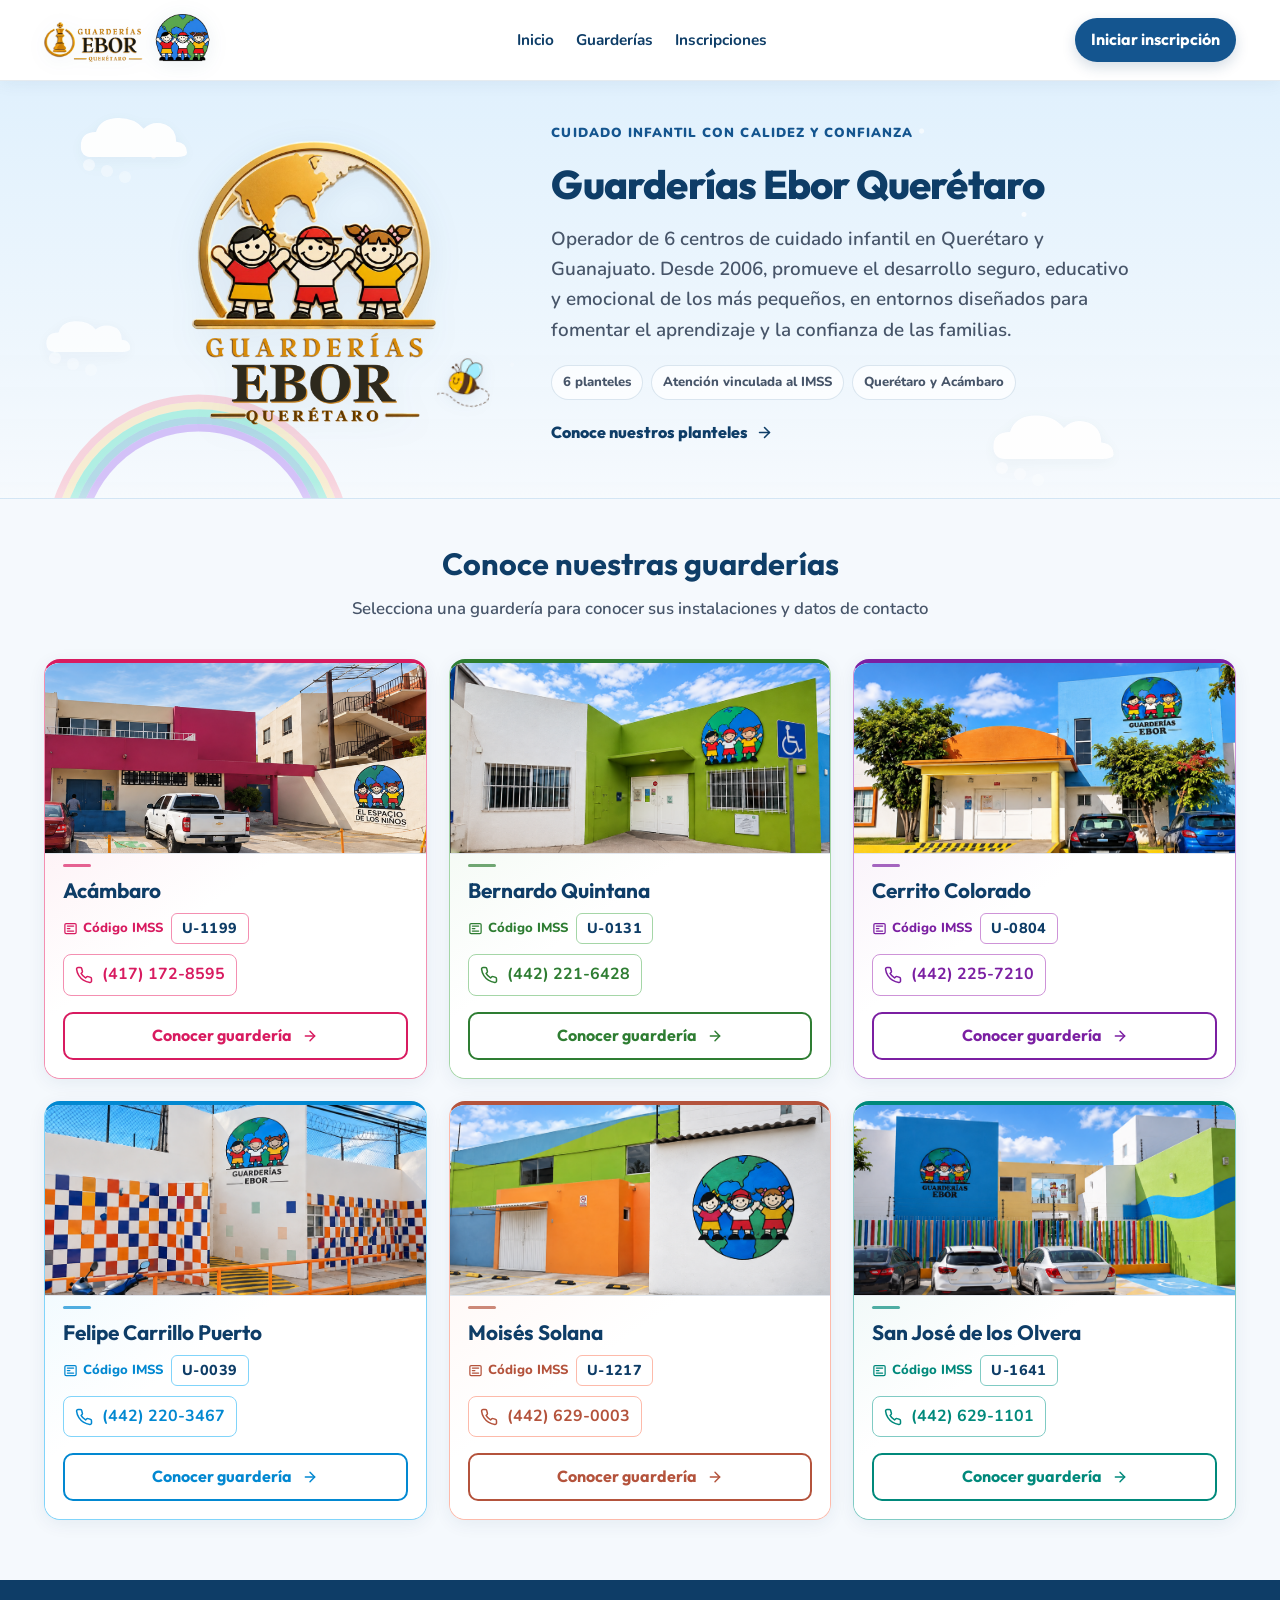
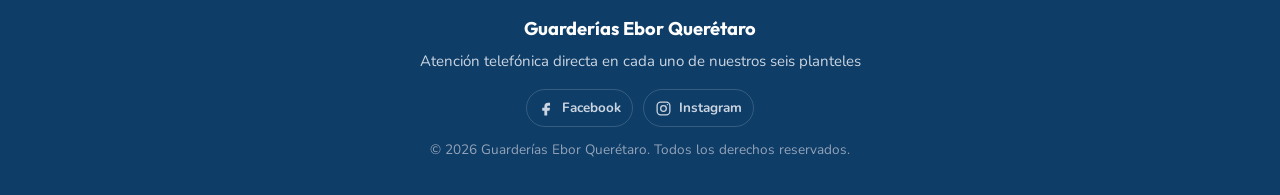
==== commit 6310dabc: "Mejoras en Guarderias Ebor v5.0.0" ====
--- a/index.html
+++ b/index.html
@@ -16,7 +16,7 @@
         rel="stylesheet">
 
     <!-- Hojas de estilo -->
-    <link rel="stylesheet" href="css/styles.css">
+    <link rel="stylesheet" href="css/styles.css?v=4">
     <link rel="stylesheet" href="css/responsive.css">
 </head>
 
@@ -125,11 +125,11 @@
             <p class="pie-nota">Atención telefónica directa en cada uno de nuestros seis planteles</p>
             <nav class="pie-redes" aria-label="Redes sociales de Guarderías Ebor">
                 <a href="https://www.facebook.com/profile.php?id=61594847834977" target="_blank" rel="noopener noreferrer" aria-label="Visitar Facebook de Guarderías Ebor">
-                    <svg viewBox="0 0 24 24" aria-hidden="true"><path d="M14 8h3V4h-3c-3 0-5 2-5 5v2H6v4h3v7h4v-7h3.2l.8-4h-4V9c0-.7.3-1 1-1Z"/></svg>
+                    <svg viewBox="0 0 24 24" width="17" height="17" aria-hidden="true"><path d="M14 8h3V4h-3c-3 0-5 2-5 5v2H6v4h3v7h4v-7h3.2l.8-4h-4V9c0-.7.3-1 1-1Z"/></svg>
                     <span>Facebook</span>
                 </a>
                 <a href="https://www.instagram.com/guarderiaseborqueretaro/" target="_blank" rel="noopener noreferrer" aria-label="Visitar Instagram de Guarderías Ebor">
-                    <svg viewBox="0 0 24 24" aria-hidden="true"><rect x="3" y="3" width="18" height="18" rx="5"/><circle cx="12" cy="12" r="4"/><circle cx="17.5" cy="6.5" r="1" class="instagram-punto"/></svg>
+                    <svg viewBox="0 0 24 24" width="17" height="17" aria-hidden="true"><rect x="3" y="3" width="18" height="18" rx="5"/><circle cx="12" cy="12" r="4"/><circle cx="17.5" cy="6.5" r="1" class="instagram-punto"/></svg>
                     <span>Instagram</span>
                 </a>
             </nav>
@@ -139,7 +139,7 @@
 
     <!-- Scripts JavaScript -->
     <script src="js/guarderias.js"></script>
-    <script src="js/main.js?v=2"></script>
+    <script src="js/main.js?v=3"></script>
 
 </body>
 
--- a/css/styles.css
+++ b/css/styles.css
@@ -1152,6 +1152,39 @@
     font-weight: 600;
 }
 
+.videos-grid {
+    display: grid;
+    justify-items: center;
+    gap: 18px;
+}
+
+.video-item {
+    width: min(100%, 520px);
+    margin: 0;
+    overflow: hidden;
+    background: #ffffff;
+    border: 1px solid var(--color-acento-borde, #e2e8f0);
+    border-radius: 14px;
+    box-shadow: 0 5px 18px rgba(14, 61, 103, 0.09);
+}
+
+.video-reproductor {
+    display: block;
+    width: 100%;
+    max-height: 480px;
+    background: #102f4b;
+    object-fit: contain;
+}
+
+.video-item figcaption {
+    padding: 10px 14px;
+    color: var(--azul-ebor-profundo);
+    font-family: var(--fuente-titulos);
+    font-size: 0.92rem;
+    font-weight: 700;
+    text-align: center;
+}
+
 /* Pie de navegación de la ficha */
 .ficha-pie-navegacion {
     margin-top: 36px;
